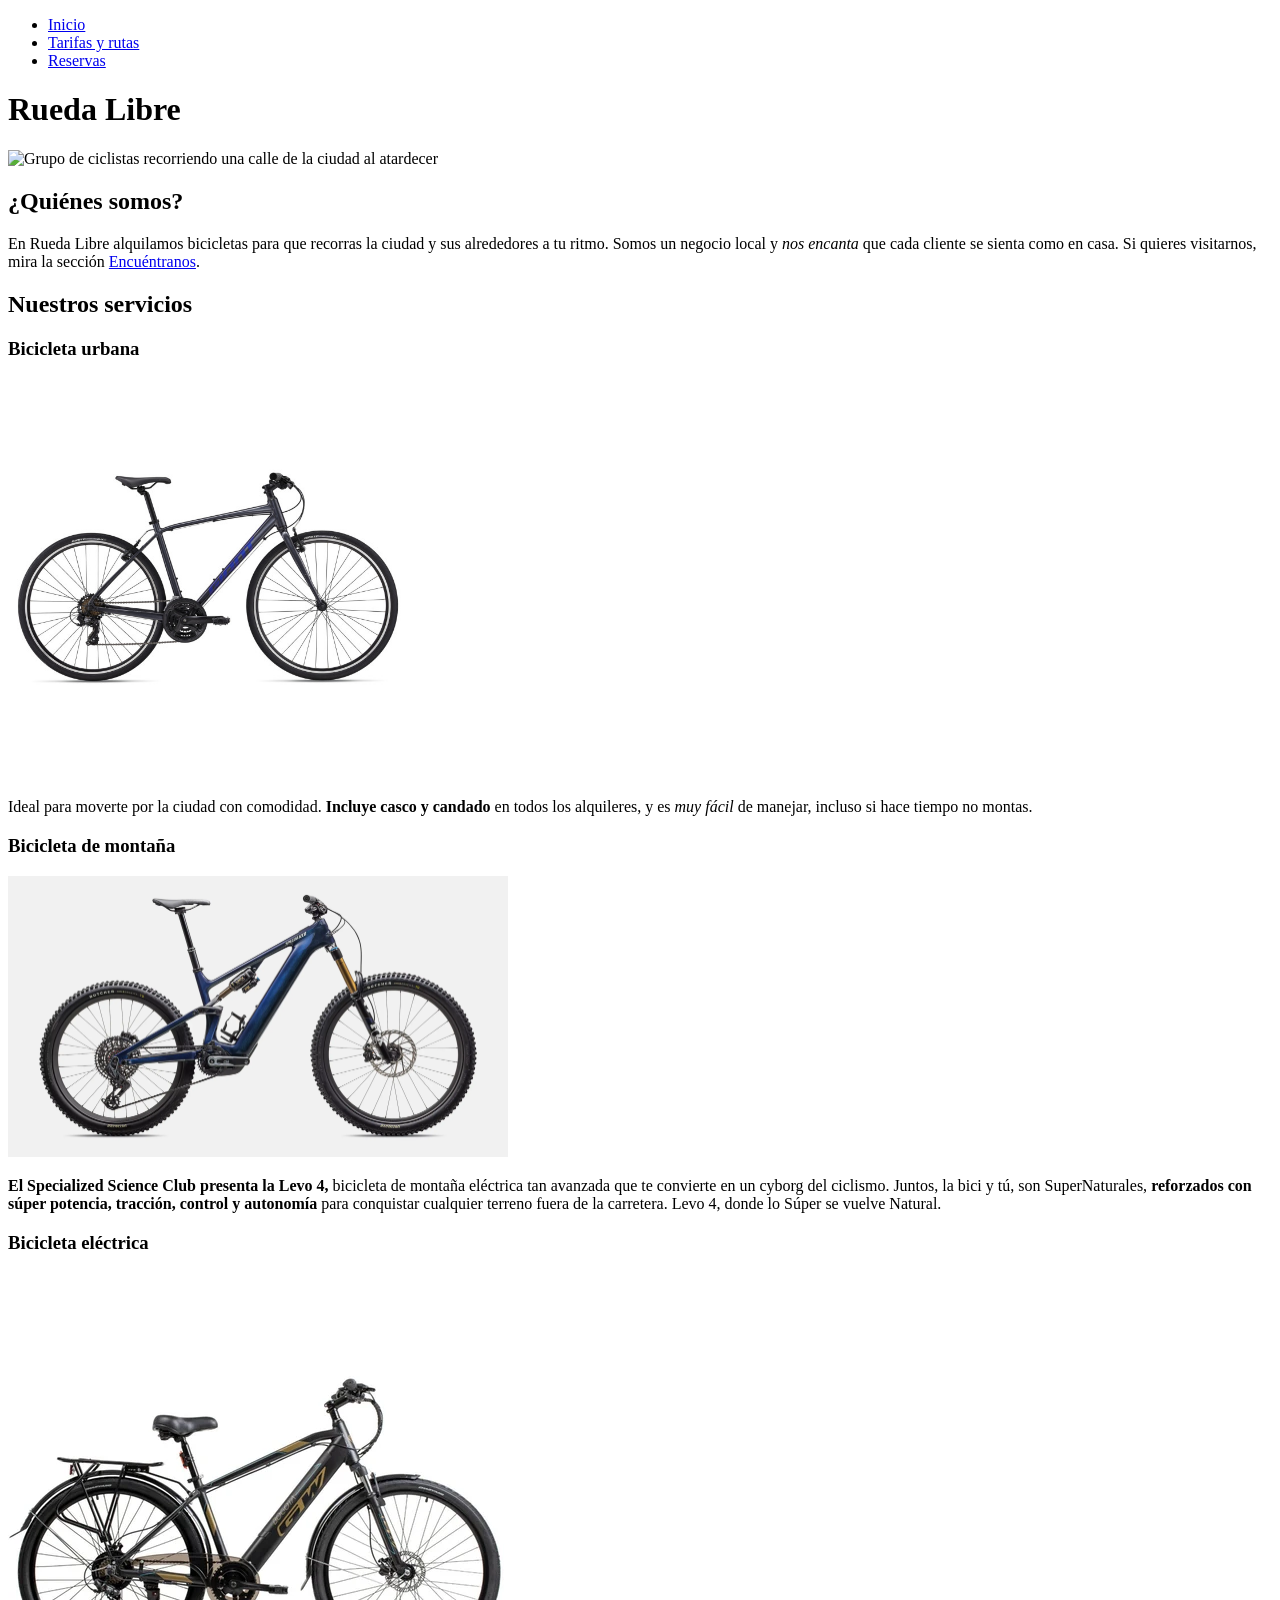
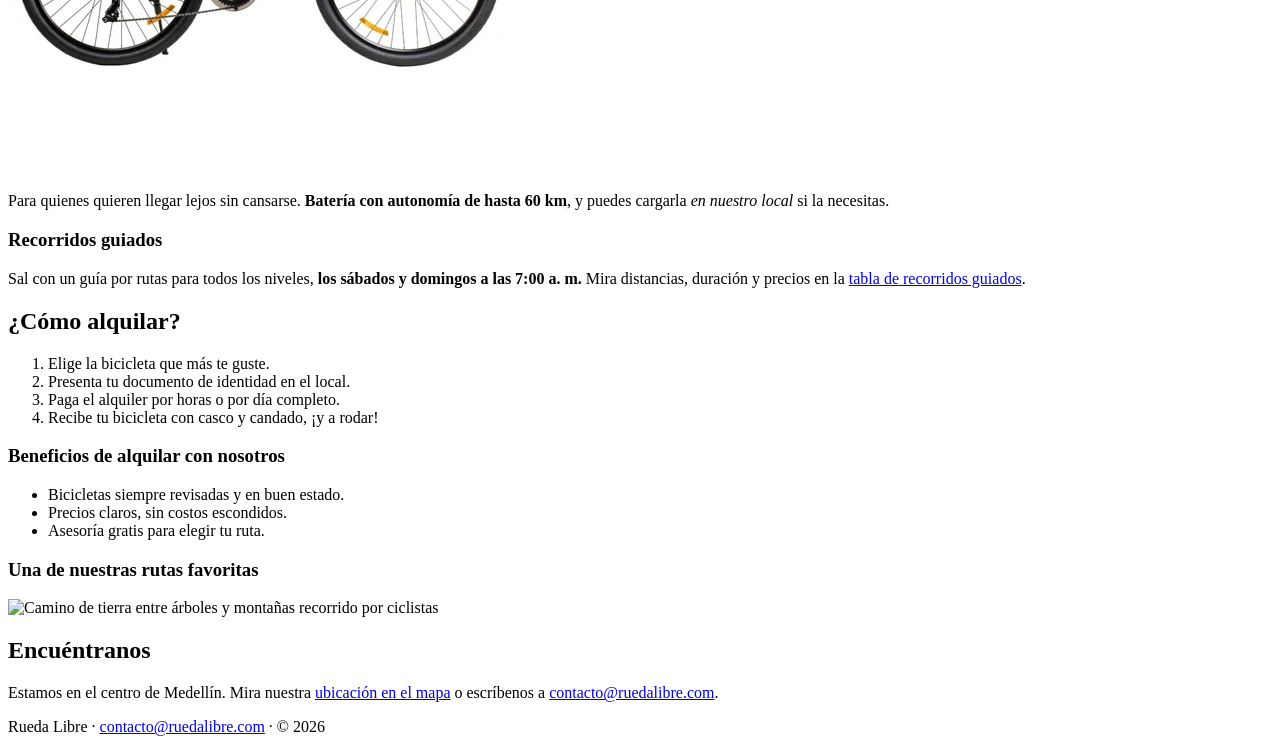
==== index.html @ ddb77074 "feat: se añade información basica en pagina de reservas" ====
<!DOCTYPE html>
<html lang="es">

<head>
    <meta charset="UTF-8">
    <meta name="viewport" content="width=device-width, initial-scale=1.0">
    <title>Rueda Libre | Alquiler de bicicletas</title>
</head>

<body>
    <nav>
        <ul>
            <li><a href="index.html">Inicio</a></li>
            <li><a href="paginas/tarifas.html">Tarifas y rutas</a></li>
            <li><a href="paginas/reservas.html">Reservas</a></li>
        </ul>
    </nav>

    <main>
        <h1>Rueda Libre</h1>
        <img src="img/portada.jpg" alt="Grupo de ciclistas recorriendo una calle de la ciudad al atardecer" width="600">

        <h2>¿Quiénes somos?</h2>
        <p>
            En Rueda Libre alquilamos bicicletas para que recorras la ciudad y sus
            alrededores a tu ritmo. Somos un negocio local y <em>nos encanta</em> que
            cada cliente se sienta como en casa. Si quieres visitarnos, mira la sección
            <a href="#encuentranos">Encuéntranos</a>.
        </p>

        <h2>Nuestros servicios</h2>

        <h3>Bicicleta urbana</h3>
        <img src="img/jnjd4psisnbukea2efwy_1.jpg" alt="Bicicleta urbana" width="400">
        <p>
            Ideal para moverte por la ciudad con comodidad. <strong>Incluye casco y candado</strong>
            en todos los alquileres, y es <em>muy fácil</em> de manejar, incluso si hace
            tiempo no montas.
        </p>

        <h3>Bicicleta de montaña</h3>
        <img src="img/95224-10_LEVO-PRO-CARBON-G4-BLUONYX-DKNVY-BLUGSTPRL_HERO-PDP.webp" alt="" width="500">
        <p>
            <strong>El Specialized Science Club presenta la Levo 4, </strong> bicicleta de montaña eléctrica tan
            avanzada
            que te convierte en un cyborg del ciclismo. Juntos, la bici y tú, son SuperNaturales, <strong>reforzados con
                súper potencia, tracción, control y autonomía</strong>
            para conquistar cualquier terreno fuera de la carretera. Levo 4, donde lo Súper se vuelve Natural.
        </p>

        <h3>Bicicleta eléctrica</h3>
        <img src="img/Myproject-1_13_500x.jpg" alt="">
        <p>
            Para quienes quieren llegar lejos sin cansarse. <strong>Batería con autonomía de hasta 60 km</strong>,
            y puedes cargarla <em>en nuestro local</em> si la necesitas.
        </p>
        <h3>Recorridos guiados</h3>
        <p>
            Sal con un guía por rutas para todos los niveles, <strong>los sábados y domingos a las 7:00 a. m.</strong>
            Mira distancias, duración y precios en la
            <a href="paginas/tarifas.html#recorridos">tabla de recorridos guiados</a>.
        </p>

        <h2>¿Cómo alquilar?</h2>
        <ol>
            <li>Elige la bicicleta que más te guste.</li>
            <li>Presenta tu documento de identidad en el local.</li>
            <li>Paga el alquiler por horas o por día completo.</li>
            <li>Recibe tu bicicleta con casco y candado, ¡y a rodar!</li>
        </ol>

        <h3>Beneficios de alquilar con nosotros</h3>
        <ul>
            <li>Bicicletas siempre revisadas y en buen estado.</li>
            <li>Precios claros, sin costos escondidos.</li>
            <li>Asesoría gratis para elegir tu ruta.</li>
        </ul>

        <h3>Una de nuestras rutas favoritas</h3>
        <img src="img/ruta.jpg" alt="Camino de tierra entre árboles y montañas recorrido por ciclistas" width="500">

        <h2 id="encuentranos">Encuéntranos</h2>
        <p>
            Estamos en el centro de Medellín. Mira nuestra
            <a href="https://www.google.com/maps/place/Riwi/@6.2192852,-75.5835383,17.75z/data=!4m15!1m8!3m7!1s0x8e4428dfb80fad05:0x42137cfcc7b53b56!2sMedell%C3%ADn,+Antioquia!3b1!8m2!3d6.2476376!4d-75.5658153!16zL20vMDF4XzZz!3m5!1s0x8e44293f0e114eef:0x99610cdd44c7c081!8m2!3d6.219101!4d-75.5836149!16s%2Fg%2F11l2x8f5ch?entry=ttu&g_ep=EgoyMDI2MTEwNC4wIKXMDSoASAFQAw%3D%3D"
                target="_blank">ubicación en el mapa</a>
            o escríbenos a
            <a href="mailto:contacto@ruedalibre.com">contacto@ruedalibre.com</a>.
        </p>
    </main>
    <footer>
        <p>Rueda Libre · <a href="contacto@ruedalibre.com">contacto@ruedalibre.com</a> · © 2026</p>
    </footer>

</body>

</html>
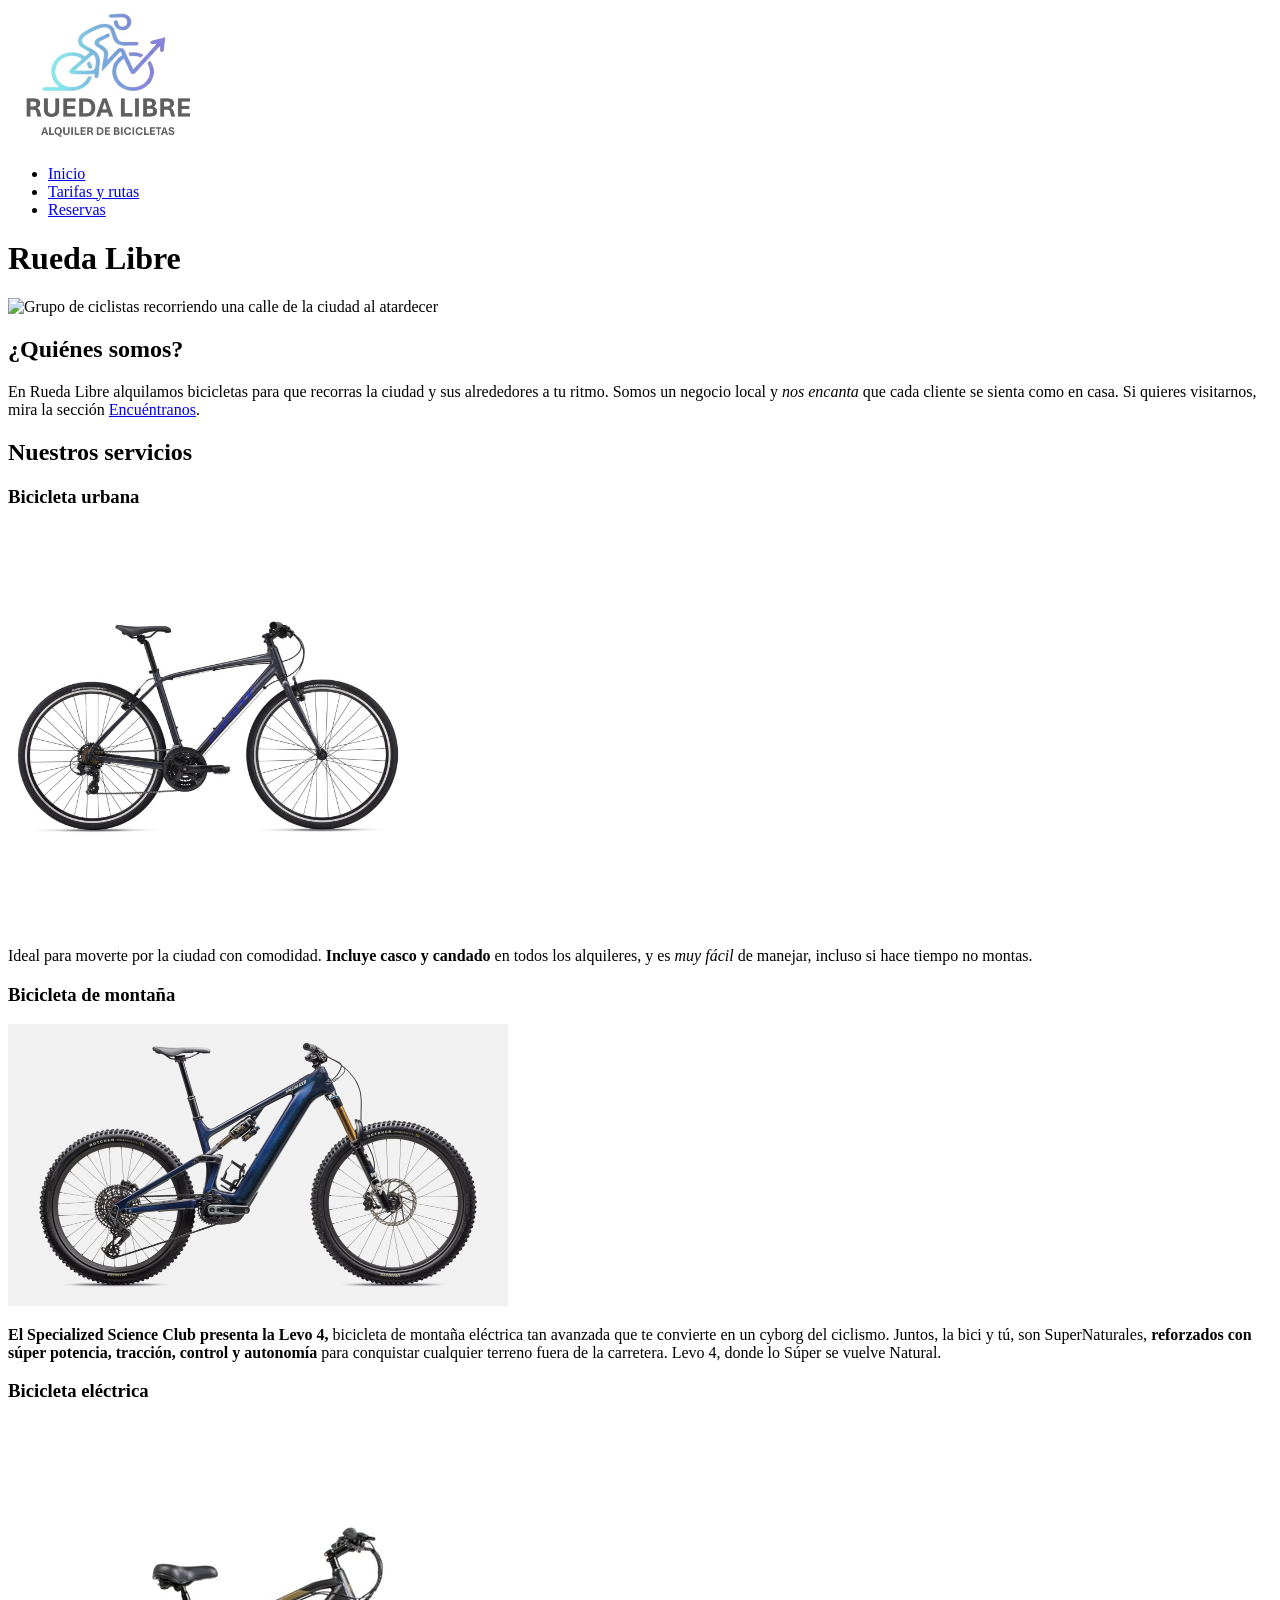
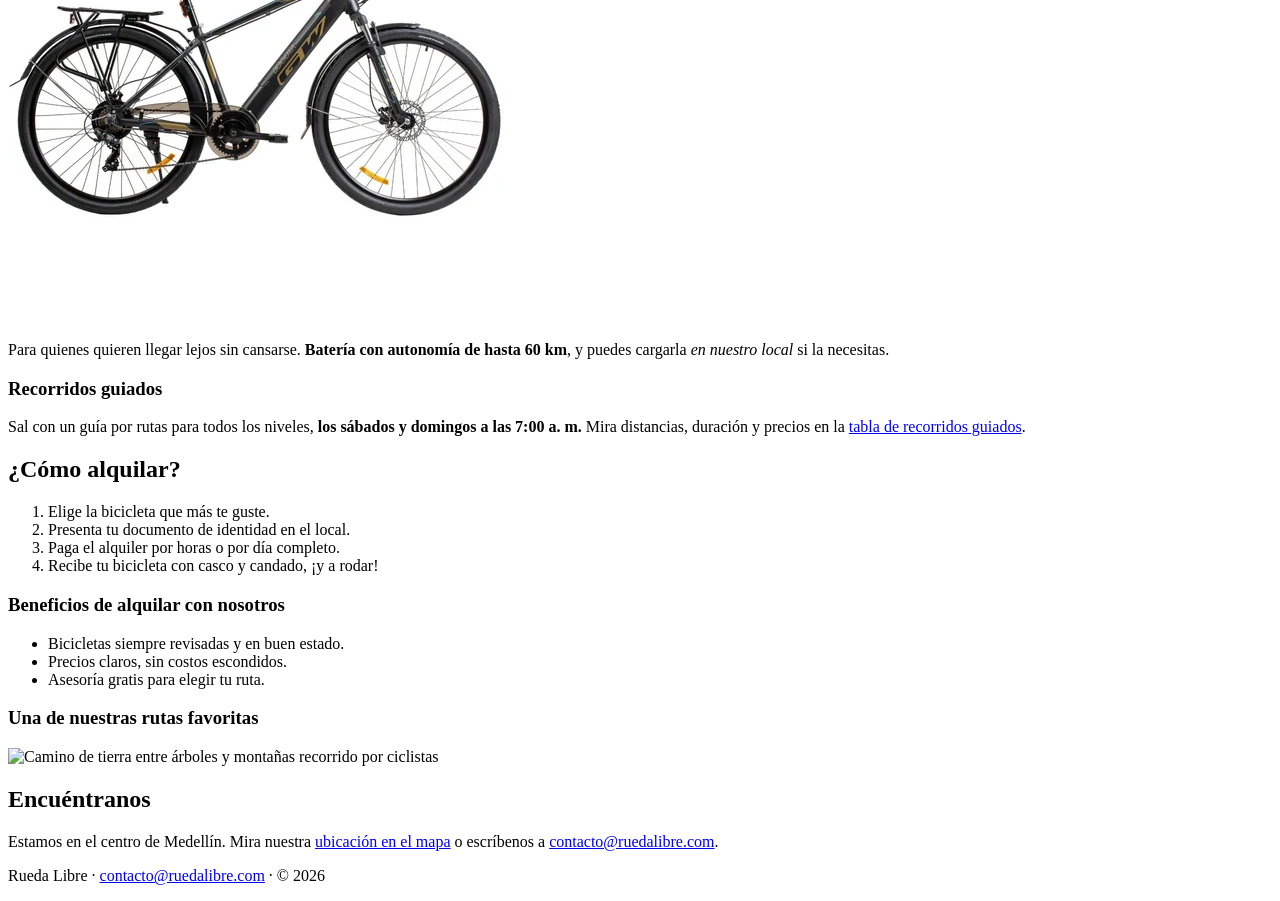
==== commit 9244de5b: "Feat: Se agrega Logotipo en el encabezado" ====
--- a/index.html
+++ b/index.html
@@ -9,6 +9,7 @@
 
 <body>
     <nav>
+        <img src="img/LOGOPRINCIPAL.png" style="width: 200px;" alt="">
         <ul>
             <li><a href="index.html">Inicio</a></li>
             <li><a href="paginas/tarifas.html">Tarifas y rutas</a></li>
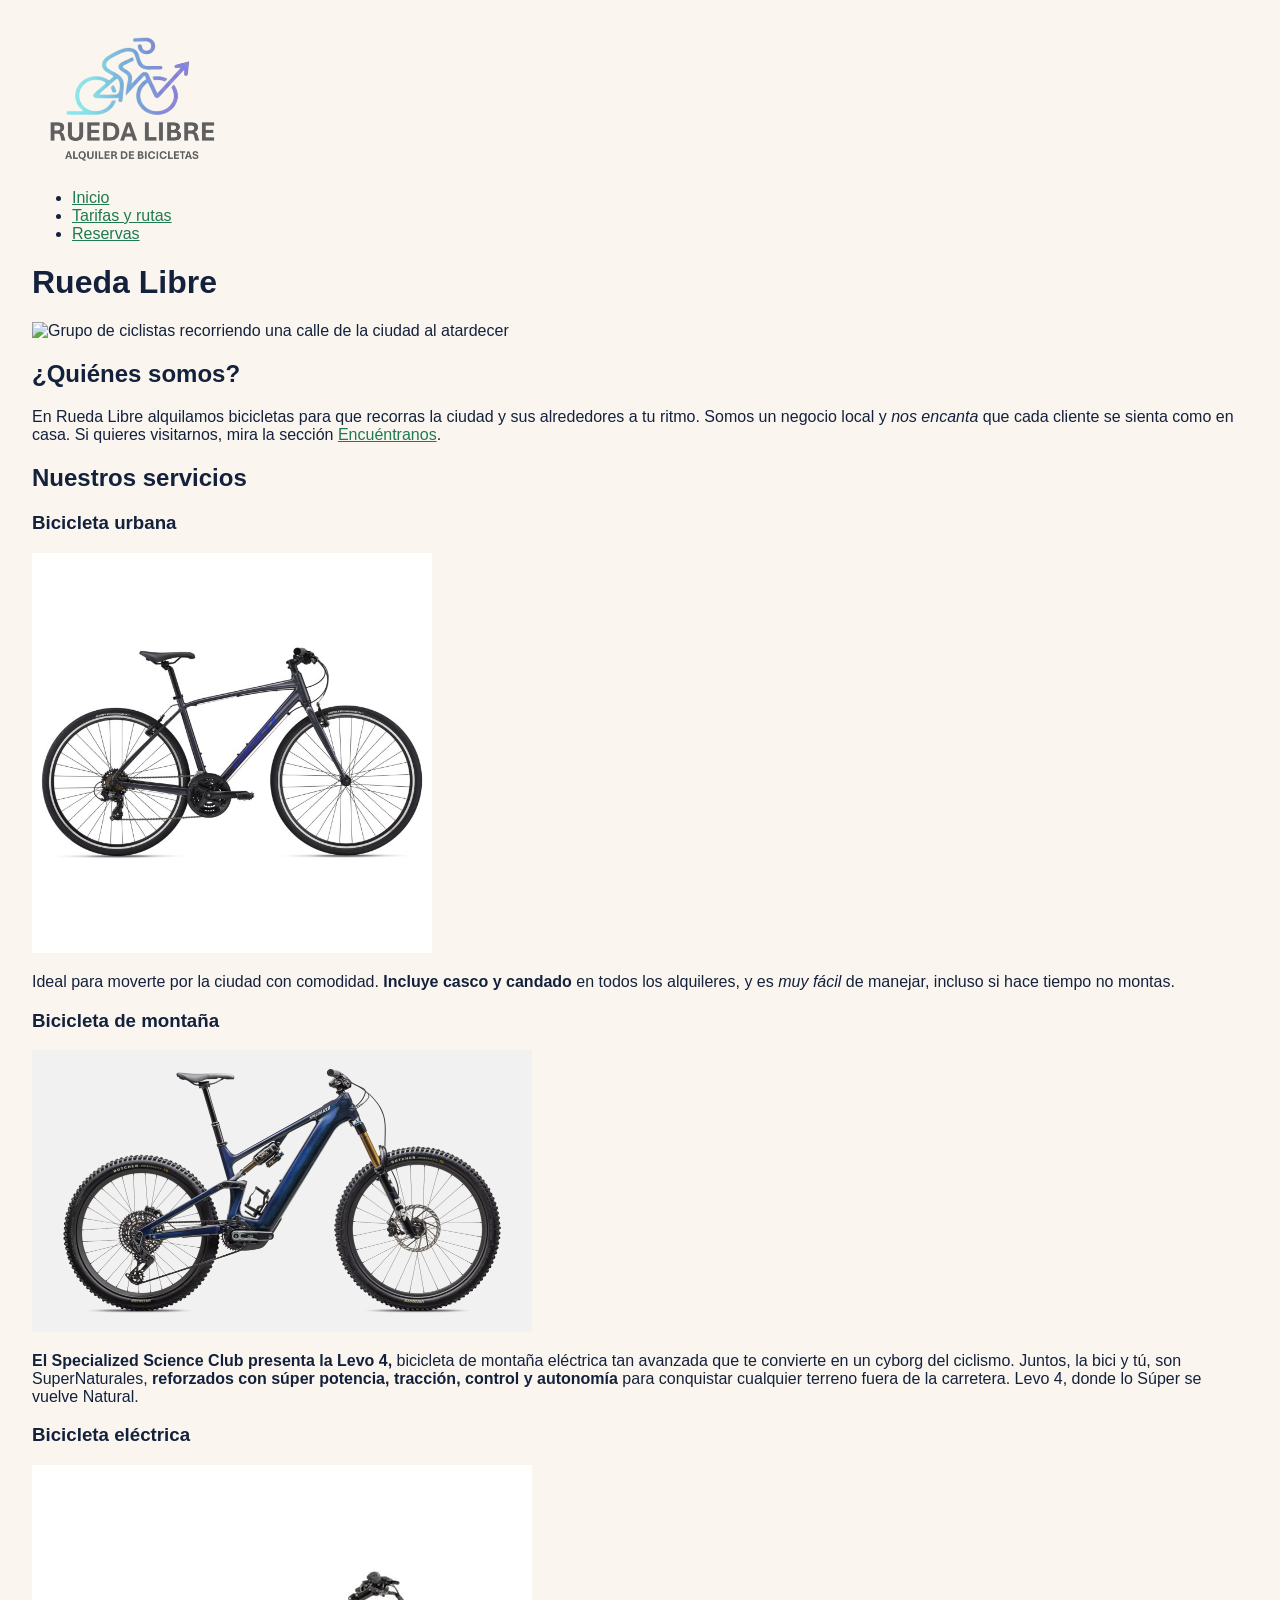
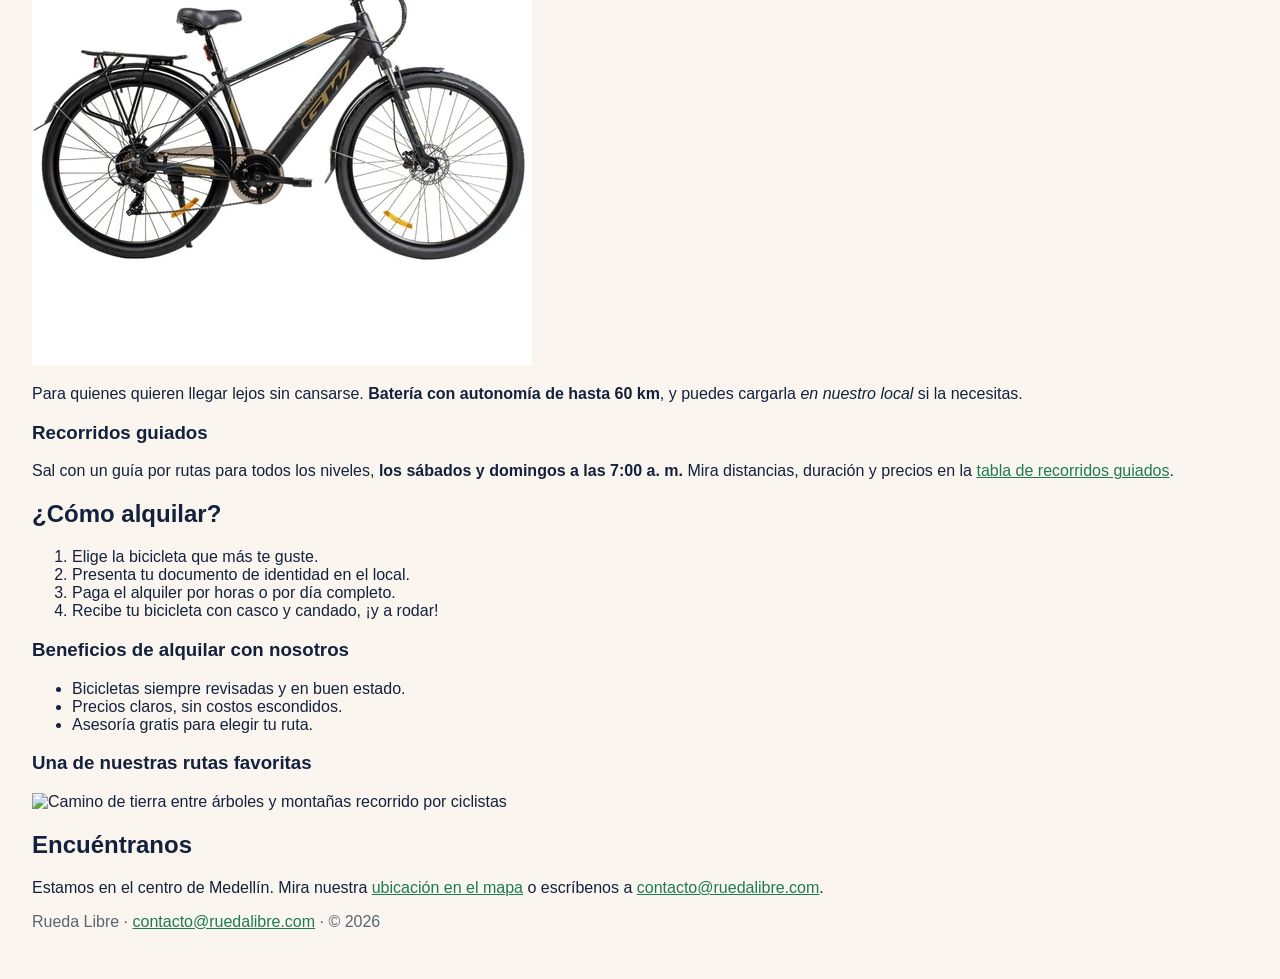
==== commit 93dd8046: "style: identidad rueda libre" ====
--- a/index.html
+++ b/index.html
@@ -4,95 +4,116 @@
 <head>
     <meta charset="UTF-8">
     <meta name="viewport" content="width=device-width, initial-scale=1.0">
+    <link rel="stylesheet" href="css/style.css">
     <title>Rueda Libre | Alquiler de bicicletas</title>
 </head>
 
 <body>
-    <nav>
-        <img src="img/LOGOPRINCIPAL.png" style="width: 200px;" alt="">
-        <ul>
-            <li><a href="index.html">Inicio</a></li>
-            <li><a href="paginas/tarifas.html">Tarifas y rutas</a></li>
-            <li><a href="paginas/reservas.html">Reservas</a></li>
-        </ul>
-    </nav>
+    <header>
+        <img src="img/LOGOPRINCIPAL.png" style="width: 200px;" alt="Rueda Libre">
+        <nav aria-label="Navegación principal">
+            <ul>
+                <li><a href="index.html">Inicio</a></li>
+                <li><a href="paginas/tarifas.html">Tarifas y rutas</a></li>
+                <li><a href="paginas/reservas.html">Reservas</a></li>
+            </ul>
+        </nav>
+    </header>
 
     <main>
         <h1>Rueda Libre</h1>
         <img src="img/portada.jpg" alt="Grupo de ciclistas recorriendo una calle de la ciudad al atardecer" width="600">
 
-        <h2>¿Quiénes somos?</h2>
-        <p>
-            En Rueda Libre alquilamos bicicletas para que recorras la ciudad y sus
-            alrededores a tu ritmo. Somos un negocio local y <em>nos encanta</em> que
-            cada cliente se sienta como en casa. Si quieres visitarnos, mira la sección
-            <a href="#encuentranos">Encuéntranos</a>.
-        </p>
+        <section>
+            <h2>¿Quiénes somos?</h2>
+            <p>
+                En Rueda Libre alquilamos bicicletas para que recorras la ciudad y sus
+                alrededores a tu ritmo. Somos un negocio local y <em>nos encanta</em> que
+                cada cliente se sienta como en casa. Si quieres visitarnos, mira la sección
+                <a href="#encuentranos">Encuéntranos</a>.
+            </p>
+        </section>
 
-        <h2>Nuestros servicios</h2>
+        <section>
+            <h2>Nuestros servicios</h2>
 
-        <h3>Bicicleta urbana</h3>
-        <img src="img/jnjd4psisnbukea2efwy_1.jpg" alt="Bicicleta urbana" width="400">
-        <p>
-            Ideal para moverte por la ciudad con comodidad. <strong>Incluye casco y candado</strong>
-            en todos los alquileres, y es <em>muy fácil</em> de manejar, incluso si hace
-            tiempo no montas.
-        </p>
+            <article>
+                <h3>Bicicleta urbana</h3>
+                <img src="img/jnjd4psisnbukea2efwy_1.jpg" alt="Bicicleta urbana" width="400">
+                <p>
+                    Ideal para moverte por la ciudad con comodidad. <strong>Incluye casco y candado</strong>
+                    en todos los alquileres, y es <em>muy fácil</em> de manejar, incluso si hace
+                    tiempo no montas.
+                </p>
+            </article>
 
-        <h3>Bicicleta de montaña</h3>
-        <img src="img/95224-10_LEVO-PRO-CARBON-G4-BLUONYX-DKNVY-BLUGSTPRL_HERO-PDP.webp" alt="" width="500">
-        <p>
-            <strong>El Specialized Science Club presenta la Levo 4, </strong> bicicleta de montaña eléctrica tan
-            avanzada
-            que te convierte en un cyborg del ciclismo. Juntos, la bici y tú, son SuperNaturales, <strong>reforzados con
-                súper potencia, tracción, control y autonomía</strong>
-            para conquistar cualquier terreno fuera de la carretera. Levo 4, donde lo Súper se vuelve Natural.
-        </p>
+            <article>
+                <h3>Bicicleta de montaña</h3>
+                <img src="img/95224-10_LEVO-PRO-CARBON-G4-BLUONYX-DKNVY-BLUGSTPRL_HERO-PDP.webp" alt="" width="500">
+                <p>
+                    <strong>El Specialized Science Club presenta la Levo 4, </strong> bicicleta de montaña eléctrica tan
+                    avanzada
+                    que te convierte en un cyborg del ciclismo. Juntos, la bici y tú, son SuperNaturales, <strong>reforzados con
+                        súper potencia, tracción, control y autonomía</strong>
+                    para conquistar cualquier terreno fuera de la carretera. Levo 4, donde lo Súper se vuelve Natural.
+                </p>
+            </article>
 
-        <h3>Bicicleta eléctrica</h3>
-        <img src="img/Myproject-1_13_500x.jpg" alt="">
-        <p>
-            Para quienes quieren llegar lejos sin cansarse. <strong>Batería con autonomía de hasta 60 km</strong>,
-            y puedes cargarla <em>en nuestro local</em> si la necesitas.
-        </p>
-        <h3>Recorridos guiados</h3>
-        <p>
-            Sal con un guía por rutas para todos los niveles, <strong>los sábados y domingos a las 7:00 a. m.</strong>
-            Mira distancias, duración y precios en la
-            <a href="paginas/tarifas.html#recorridos">tabla de recorridos guiados</a>.
-        </p>
+            <article>
+                <h3>Bicicleta eléctrica</h3>
+                <img src="img/Myproject-1_13_500x.jpg" alt="">
+                <p>
+                    Para quienes quieren llegar lejos sin cansarse. <strong>Batería con autonomía de hasta 60 km</strong>,
+                    y puedes cargarla <em>en nuestro local</em> si la necesitas.
+                </p>
+            </article>
 
-        <h2>¿Cómo alquilar?</h2>
-        <ol>
-            <li>Elige la bicicleta que más te guste.</li>
-            <li>Presenta tu documento de identidad en el local.</li>
-            <li>Paga el alquiler por horas o por día completo.</li>
-            <li>Recibe tu bicicleta con casco y candado, ¡y a rodar!</li>
-        </ol>
+            <article>
+                <h3>Recorridos guiados</h3>
+                <p>
+                    Sal con un guía por rutas para todos los niveles, <strong>los sábados y domingos a las 7:00 a. m.</strong>
+                    Mira distancias, duración y precios en la
+                    <a href="paginas/tarifas.html#recorridos">tabla de recorridos guiados</a>.
+                </p>
+            </article>
+        </section>
 
-        <h3>Beneficios de alquilar con nosotros</h3>
-        <ul>
-            <li>Bicicletas siempre revisadas y en buen estado.</li>
-            <li>Precios claros, sin costos escondidos.</li>
-            <li>Asesoría gratis para elegir tu ruta.</li>
-        </ul>
+        <section>
+            <h2>¿Cómo alquilar?</h2>
+            <ol>
+                <li>Elige la bicicleta que más te guste.</li>
+                <li>Presenta tu documento de identidad en el local.</li>
+                <li>Paga el alquiler por horas o por día completo.</li>
+                <li>Recibe tu bicicleta con casco y candado, ¡y a rodar!</li>
+            </ol>
+        </section>
 
-        <h3>Una de nuestras rutas favoritas</h3>
-        <img src="img/ruta.jpg" alt="Camino de tierra entre árboles y montañas recorrido por ciclistas" width="500">
+        <aside>
+            <h3>Beneficios de alquilar con nosotros</h3>
+            <ul>
+                <li>Bicicletas siempre revisadas y en buen estado.</li>
+                <li>Precios claros, sin costos escondidos.</li>
+                <li>Asesoría gratis para elegir tu ruta.</li>
+            </ul>
 
-        <h2 id="encuentranos">Encuéntranos</h2>
-        <p>
-            Estamos en el centro de Medellín. Mira nuestra
-            <a href="https://www.google.com/maps/place/Riwi/@6.2192852,-75.5835383,17.75z/data=!4m15!1m8!3m7!1s0x8e4428dfb80fad05:0x42137cfcc7b53b56!2sMedell%C3%ADn,+Antioquia!3b1!8m2!3d6.2476376!4d-75.5658153!16zL20vMDF4XzZz!3m5!1s0x8e44293f0e114eef:0x99610cdd44c7c081!8m2!3d6.219101!4d-75.5836149!16s%2Fg%2F11l2x8f5ch?entry=ttu&g_ep=EgoyMDI2MTEwNC4wIKXMDSoASAFQAw%3D%3D"
-                target="_blank">ubicación en el mapa</a>
-            o escríbenos a
-            <a href="mailto:contacto@ruedalibre.com">contacto@ruedalibre.com</a>.
-        </p>
+            <h3>Una de nuestras rutas favoritas</h3>
+            <img src="img/ruta.jpg" alt="Camino de tierra entre árboles y montañas recorrido por ciclistas" width="500">
+        </aside>
+
+        <section>
+            <h2 id="encuentranos">Encuéntranos</h2>
+            <p>
+                Estamos en el centro de Medellín. Mira nuestra
+                <a href="https://www.google.com/maps/place/Riwi/@6.2192852,-75.5835383,17.75z/data=!4m15!1m8!3m7!1s0x8e4428dfb80fad05:0x42137cfcc7b53b56!2sMedell%C3%ADn,+Antioquia!3b1!8m2!3d6.2476376!4d-75.5658153!16zL20vMDF4XzZz!3m5!1s0x8e44293f0e114eef:0x99610cdd44c7c081!8m2!3d6.219101!4d-75.5836149!16s%2Fg%2F11l2x8f5ch?entry=ttu&g_ep=EgoyMDI2MTEwNC4wIKXMDSoASAFQAw%3D%3D"
+                    target="_blank">ubicación en el mapa</a>
+                o escríbenos a
+                <a href="contacto@ruedalibre.com">contacto@ruedalibre.com</a>.
+            </p>
+        </section>
     </main>
+
     <footer>
         <p>Rueda Libre · <a href="contacto@ruedalibre.com">contacto@ruedalibre.com</a> · © 2026</p>
     </footer>
 
-</body>
-
-</html>+</body>
--- a/css/style.css
+++ b/css/style.css
@@ -0,0 +1,59 @@
+/* Rueda Libre – hoja de estilos principal */
+
+:root {
+  /* Colores de marca */
+  --color-verde-ruta: #1E7A4F;
+  --color-naranja-pedal: #F39A2B;
+  --color-azul-noche: #14213D;
+  --color-crema: #FAF6EF;
+  --color-gris-asfalto: #5B6470;
+
+  /* Tipografías (con respaldo) */
+  --fuente-titulos: "Montserrat", Arial, sans-serif;
+  --fuente-texto: "Open Sans", Arial, sans-serif;
+
+  /* Escala de espaciado */
+  --espacio-1: 0.5rem;
+  --espacio-2: 1rem;
+  --espacio-3: 1.5rem;
+  --espacio-4: 2.5rem;
+}
+
+/* El cuerpo define fuente, color y fondo; el resto lo hereda */
+body {
+  font-family: var(--fuente-texto);
+  font-weight: 400;
+  color: var(--color-azul-noche);
+  background-color: var(--color-crema);
+  padding: var(--espacio-3);
+}
+
+/* Todos los encabezados con un solo selector agrupado */
+h1, h2, h3, h4, h5, h6 {
+  font-family: var(--fuente-titulos);
+  font-weight: 700;
+}
+
+strong {
+  font-weight: 600;
+}
+
+/* Enlaces: Verde Ruta sobre Crema (4.93:1), siempre subrayados */
+a {
+  color: var(--color-verde-ruta);
+  text-decoration: underline;
+}
+
+/* Texto secundario: Gris Asfalto sobre Crema (5.57:1) */
+small,
+footer {
+  color: var(--color-gris-asfalto);
+}
+
+/* Los controles del formulario no heredan la fuente por defecto */
+button,
+input,
+select,
+textarea {
+  font: inherit;
+}
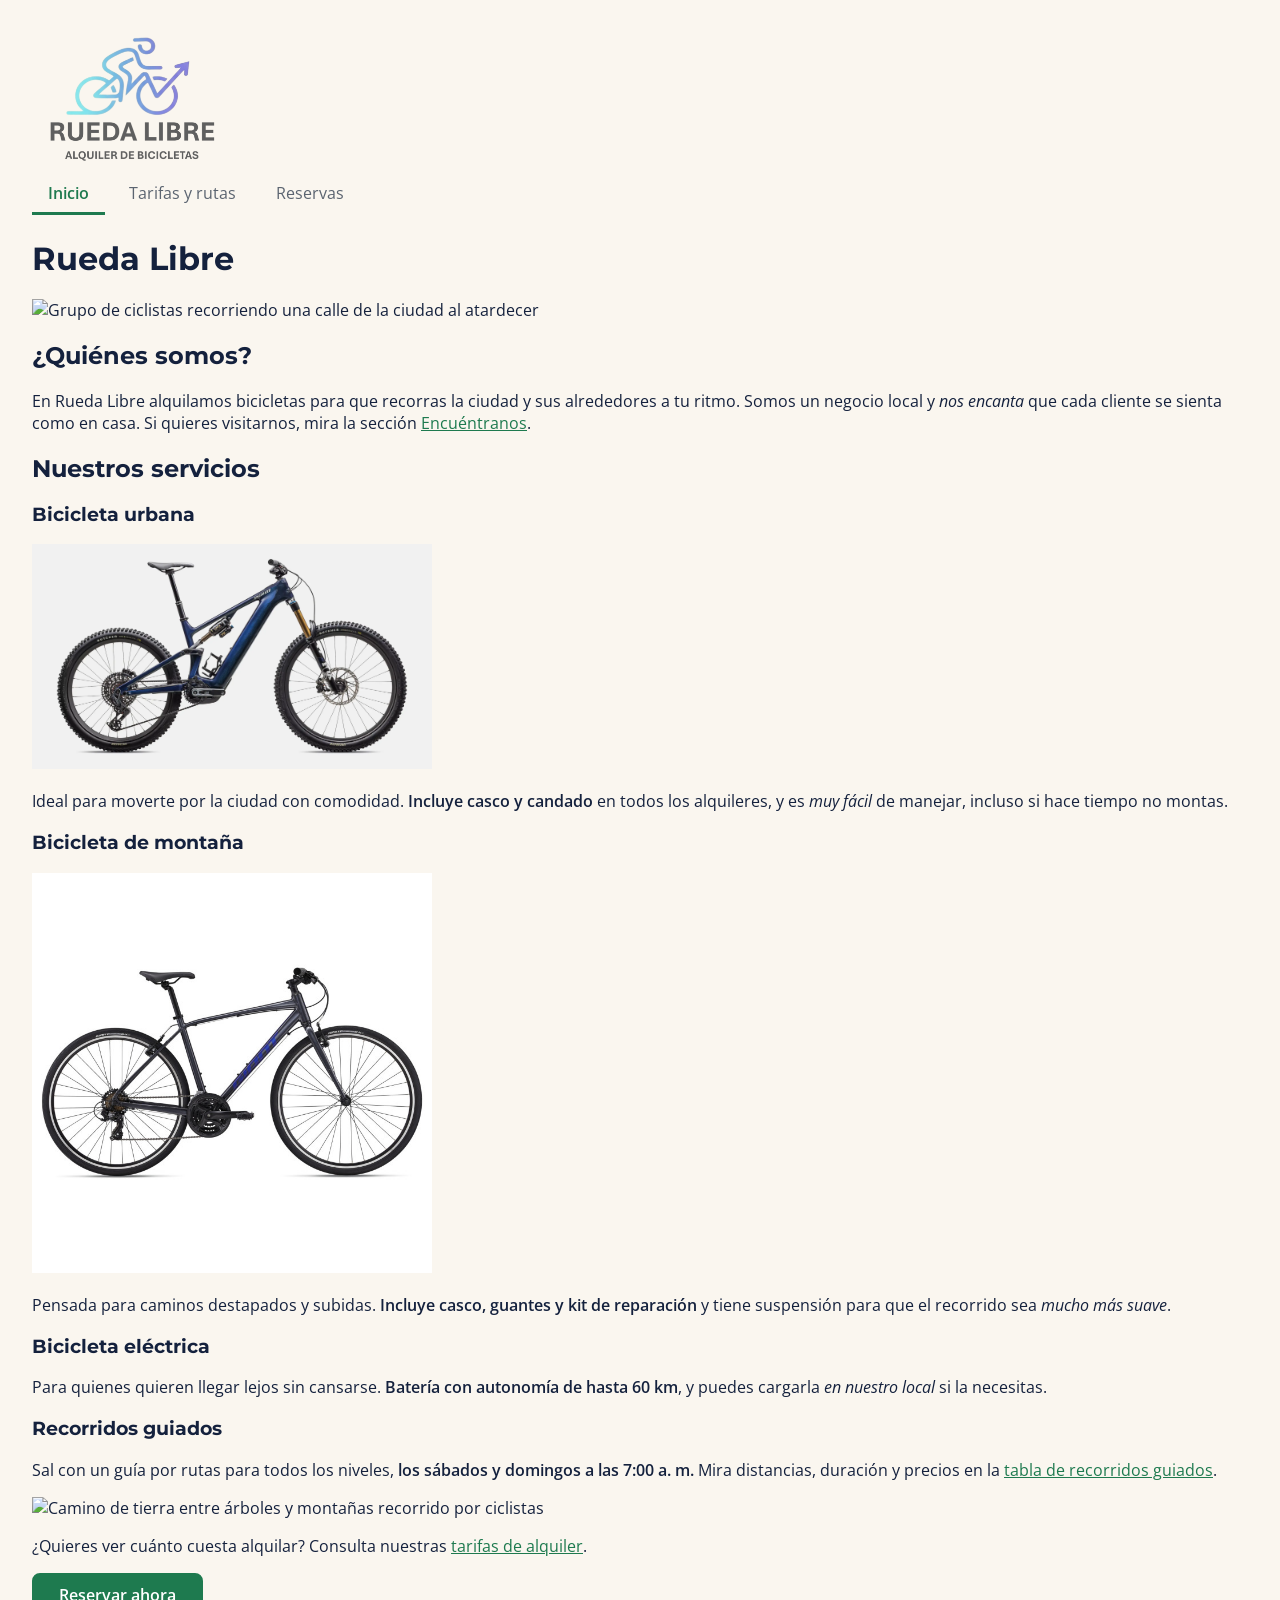
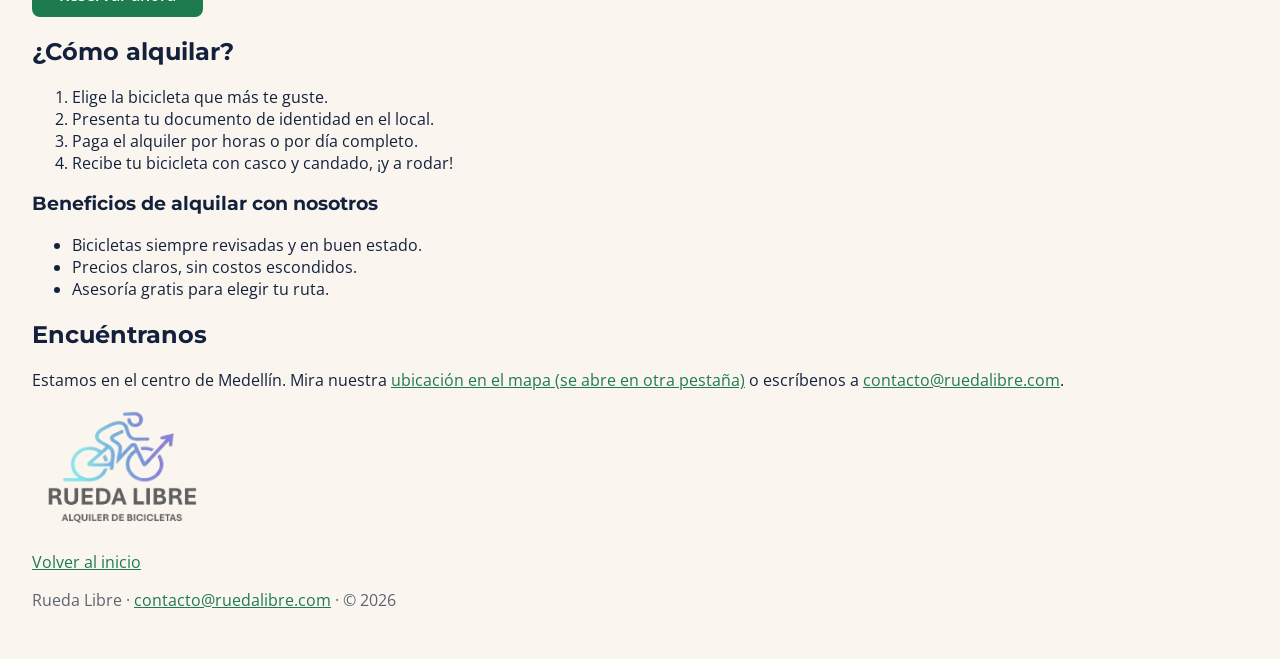
==== commit 5e10b94c: "feat: navegacion con estados y sin conflictos" ====
--- a/index.html
+++ b/index.html
@@ -4,116 +4,110 @@
 <head>
     <meta charset="UTF-8">
     <meta name="viewport" content="width=device-width, initial-scale=1.0">
-    <link rel="stylesheet" href="css/style.css">
     <title>Rueda Libre | Alquiler de bicicletas</title>
+    <link rel="preconnect" href="https://fonts.googleapis.com">
+    <link rel="preconnect" href="https://fonts.gstatic.com" crossorigin>
+    <link href="https://fonts.googleapis.com/css2?family=Montserrat:wght@700&family=Open+Sans:wght@400;600&display=swap"
+        rel="stylesheet">
+    <link rel="stylesheet" href="style/style.css">
 </head>
 
 <body>
-    <header>
-        <img src="img/LOGOPRINCIPAL.png" style="width: 200px;" alt="Rueda Libre">
-        <nav aria-label="Navegación principal">
-            <ul>
-                <li><a href="index.html">Inicio</a></li>
-                <li><a href="paginas/tarifas.html">Tarifas y rutas</a></li>
-                <li><a href="paginas/reservas.html">Reservas</a></li>
-            </ul>
-        </nav>
-    </header>
+<a href="index.html" aria-label="Rueda Libre, ir al inicio">
+            <img src="img/LOGOPRINCIPAL.png" style= "width: 200px;" alt="logo Rueda Libre">
+        </a>
 
-    <main>
+    <nav aria-label="Menú principal">
+        <ul id="menu">
+            <li><a href="index.html" class="activo" aria-current="page">Inicio</a></li>
+            <li><a href="paginas/tarifas.html">Tarifas y rutas</a></li>
+            <li><a href="paginas/reservas.html">Reservas</a></li>
+        </ul>
+    </nav>
+
+    <main id="contenido">
+
         <h1>Rueda Libre</h1>
         <img src="img/portada.jpg" alt="Grupo de ciclistas recorriendo una calle de la ciudad al atardecer" width="600">
 
-        <section>
-            <h2>¿Quiénes somos?</h2>
-            <p>
-                En Rueda Libre alquilamos bicicletas para que recorras la ciudad y sus
-                alrededores a tu ritmo. Somos un negocio local y <em>nos encanta</em> que
-                cada cliente se sienta como en casa. Si quieres visitarnos, mira la sección
-                <a href="#encuentranos">Encuéntranos</a>.
-            </p>
-        </section>
+        <h2>¿Quiénes somos?</h2>
+        <p>
+            En Rueda Libre alquilamos bicicletas para que recorras la ciudad y sus
+            alrededores a tu ritmo. Somos un negocio local y <em>nos encanta</em> que
+            cada cliente se sienta como en casa. Si quieres visitarnos, mira la sección
+            <a href="#encuentranos">Encuéntranos</a>.
+        </p>
 
-        <section>
-            <h2>Nuestros servicios</h2>
+        <h2>Nuestros servicios</h2>
 
-            <article>
-                <h3>Bicicleta urbana</h3>
-                <img src="img/jnjd4psisnbukea2efwy_1.jpg" alt="Bicicleta urbana" width="400">
-                <p>
-                    Ideal para moverte por la ciudad con comodidad. <strong>Incluye casco y candado</strong>
-                    en todos los alquileres, y es <em>muy fácil</em> de manejar, incluso si hace
-                    tiempo no montas.
-                </p>
-            </article>
+        <h3>Bicicleta urbana</h3>
+        <img src="img/95224-10_LEVO-PRO-CARBON-G4-BLUONYX-DKNVY-BLUGSTPRL_HERO-PDP.webp" alt="Bicicleta urbana" width="400">
+        <p>
+            Ideal para moverte por la ciudad con comodidad. <strong>Incluye casco y candado</strong>
+            en todos los alquileres, y es <em>muy fácil</em> de manejar, incluso si hace
+            tiempo no montas.
+        </p>
 
-            <article>
-                <h3>Bicicleta de montaña</h3>
-                <img src="img/95224-10_LEVO-PRO-CARBON-G4-BLUONYX-DKNVY-BLUGSTPRL_HERO-PDP.webp" alt="" width="500">
-                <p>
-                    <strong>El Specialized Science Club presenta la Levo 4, </strong> bicicleta de montaña eléctrica tan
-                    avanzada
-                    que te convierte en un cyborg del ciclismo. Juntos, la bici y tú, son SuperNaturales, <strong>reforzados con
-                        súper potencia, tracción, control y autonomía</strong>
-                    para conquistar cualquier terreno fuera de la carretera. Levo 4, donde lo Súper se vuelve Natural.
-                </p>
-            </article>
+        <h3>Bicicleta de montaña</h3>
+        <img src="img/jnjd4psisnbukea2efwy_1.jpg" alt="Bicicleta de montaña" width="400">
+        <p>
+            Pensada para caminos destapados y subidas. <strong>Incluye casco, guantes y kit de reparación</strong>
+            y tiene suspensión para que el recorrido sea <em>mucho más suave</em>.
+        </p>
 
-            <article>
-                <h3>Bicicleta eléctrica</h3>
-                <img src="img/Myproject-1_13_500x.jpg" alt="">
-                <p>
-                    Para quienes quieren llegar lejos sin cansarse. <strong>Batería con autonomía de hasta 60 km</strong>,
-                    y puedes cargarla <em>en nuestro local</em> si la necesitas.
-                </p>
-            </article>
+        <h3>Bicicleta eléctrica</h3>
+        <p>
+            Para quienes quieren llegar lejos sin cansarse. <strong>Batería con autonomía de hasta 60 km</strong>,
+            y puedes cargarla <em>en nuestro local</em> si la necesitas.
+        </p>
 
-            <article>
-                <h3>Recorridos guiados</h3>
-                <p>
-                    Sal con un guía por rutas para todos los niveles, <strong>los sábados y domingos a las 7:00 a. m.</strong>
-                    Mira distancias, duración y precios en la
-                    <a href="paginas/tarifas.html#recorridos">tabla de recorridos guiados</a>.
-                </p>
-            </article>
-        </section>
+        <h3>Recorridos guiados</h3>
+        <p>
+            Sal con un guía por rutas para todos los niveles, <strong>los sábados y domingos a las 7:00 a. m.</strong>
+            Mira distancias, duración y precios en la
+            <a href="paginas/tarifas.html#recorridos">tabla de recorridos guiados</a>.
+        </p>
+        <img src="img/ruta.jpg" alt="Camino de tierra entre árboles y montañas recorrido por ciclistas" width="500">
 
-        <section>
-            <h2>¿Cómo alquilar?</h2>
-            <ol>
-                <li>Elige la bicicleta que más te guste.</li>
-                <li>Presenta tu documento de identidad en el local.</li>
-                <li>Paga el alquiler por horas o por día completo.</li>
-                <li>Recibe tu bicicleta con casco y candado, ¡y a rodar!</li>
-            </ol>
-        </section>
+        <p>
+            ¿Quieres ver cuánto cuesta alquilar? Consulta nuestras
+            <a href="paginas/tarifas.html">tarifas de alquiler</a>.
+        </p>
 
-        <aside>
-            <h3>Beneficios de alquilar con nosotros</h3>
-            <ul>
-                <li>Bicicletas siempre revisadas y en buen estado.</li>
-                <li>Precios claros, sin costos escondidos.</li>
-                <li>Asesoría gratis para elegir tu ruta.</li>
-            </ul>
+        <p><a href="paginas/reservas.html" class="boton">Reservar ahora</a></p>
 
-            <h3>Una de nuestras rutas favoritas</h3>
-            <img src="img/ruta.jpg" alt="Camino de tierra entre árboles y montañas recorrido por ciclistas" width="500">
-        </aside>
+        <h2>¿Cómo alquilar?</h2>
+        <ol>
+            <li>Elige la bicicleta que más te guste.</li>
+            <li>Presenta tu documento de identidad en el local.</li>
+            <li>Paga el alquiler por horas o por día completo.</li>
+            <li>Recibe tu bicicleta con casco y candado, ¡y a rodar!</li>
+        </ol>
 
-        <section>
-            <h2 id="encuentranos">Encuéntranos</h2>
-            <p>
-                Estamos en el centro de Medellín. Mira nuestra
-                <a href="https://www.google.com/maps/place/Riwi/@6.2192852,-75.5835383,17.75z/data=!4m15!1m8!3m7!1s0x8e4428dfb80fad05:0x42137cfcc7b53b56!2sMedell%C3%ADn,+Antioquia!3b1!8m2!3d6.2476376!4d-75.5658153!16zL20vMDF4XzZz!3m5!1s0x8e44293f0e114eef:0x99610cdd44c7c081!8m2!3d6.219101!4d-75.5836149!16s%2Fg%2F11l2x8f5ch?entry=ttu&g_ep=EgoyMDI2MTEwNC4wIKXMDSoASAFQAw%3D%3D"
-                    target="_blank">ubicación en el mapa</a>
-                o escríbenos a
-                <a href="contacto@ruedalibre.com">contacto@ruedalibre.com</a>.
-            </p>
-        </section>
+        <h3>Beneficios de alquilar con nosotros</h3>
+        <ul>
+            <li>Bicicletas siempre revisadas y en buen estado.</li>
+            <li>Precios claros, sin costos escondidos.</li>
+            <li>Asesoría gratis para elegir tu ruta.</li>
+        </ul>
+
+        <h2 id="encuentranos">Encuéntranos</h2>
+        <p>
+            Estamos en el centro de Medellín. Mira nuestra
+            <a href="https://www.google.com/maps/search/?api=1&query=Medellin+Antioquia" target="_blank"
+                rel="noopener noreferrer">ubicación en el mapa (se abre en otra pestaña)</a>
+            o escríbenos a
+            <a href="mailto:contacto@ruedalibre.com">contacto@ruedalibre.com</a>.
+        </p>
+
     </main>
 
-    <footer>
-        <p>Rueda Libre · <a href="contacto@ruedalibre.com">contacto@ruedalibre.com</a> · © 2026</p>
+   <footer>
+        <img src="../img/LOGOPRINCIPAL.png" style="width: 180px;">
+        <p><a href="../index.html">Volver al inicio</a></p>
+        <p>Rueda Libre · <a href="mailto:contacto@ruedalibre.com">contacto@ruedalibre.com</a> · © 2026</p>
     </footer>
 
-</body>+</body>
+
+</html>
--- a/style/style.css
+++ b/style/style.css
@@ -0,0 +1,175 @@
+/* Rueda Libre – hoja de estilos principal */
+
+:root {
+  /* Colores de marca */
+  --color-verde-ruta: #1E7A4F;
+  --color-naranja-pedal: #F39A2B;
+  --color-azul-noche: #14213D;
+  --color-crema: #FAF6EF;
+  --color-gris-asfalto: #5B6470;
+  --color-blanco: #FFFFFF; /* solo para texto sobre Verde Ruta y fondo de campos */
+
+  /* Tipografías (con respaldo) */
+  --fuente-titulos: "Montserrat", Arial, sans-serif;
+  --fuente-texto: "Open Sans", Arial, sans-serif;
+
+  /* Escala de espaciado */
+  --espacio-1: 0.5rem;
+  --espacio-2: 1rem;
+  --espacio-3: 1.5rem;
+  --espacio-4: 2.5rem;
+}
+
+/* El cuerpo define fuente, color y fondo; el resto lo hereda */
+body {
+  font-family: var(--fuente-texto);
+  font-weight: 400;
+  color: var(--color-azul-noche);
+  background-color: var(--color-crema);
+  padding: var(--espacio-3);
+}
+
+/* Todos los encabezados con un solo selector agrupado */
+h1, h2, h3, h4, h5, h6 {
+  font-family: var(--fuente-titulos);
+  font-weight: 700;
+}
+
+strong {
+  font-weight: 600;
+}
+
+/* Texto secundario: Gris Asfalto sobre Crema (5.57:1) */
+small,
+footer {
+  color: var(--color-gris-asfalto);
+}
+
+/* Los controles del formulario no heredan la fuente por defecto */
+button,
+input,
+select,
+textarea {
+  font: inherit;
+}
+
+/* ---------- Enlaces generales ---------- */
+
+/* Verde Ruta sobre Crema (4.93:1), siempre subrayados */
+a {
+  color: var(--color-verde-ruta);
+  text-decoration: underline;
+}
+
+/* Hover: Azul Noche sobre Crema (14.83:1) y subrayado más grueso */
+a:hover {
+  color: var(--color-azul-noche);
+  text-decoration-thickness: 3px;
+}
+
+/* Foco: contorno Azul Noche (14.83:1 contra el fondo Crema) */
+a:focus {
+  outline: 3px solid var(--color-azul-noche);
+  outline-offset: 2px;
+}
+
+/* ---------- Menú ---------- */
+
+#menu {
+  list-style: none;
+  display: flex;
+  flex-wrap: wrap;
+  gap: var(--espacio-1);
+  padding: 0;
+  margin: 0 0 var(--espacio-3);
+}
+
+/* Regla del compañero (con mis variables). Especificidad: (1,0,1) */
+#menu a {
+  color: var(--color-gris-asfalto); /* 5.57:1 sobre Crema */
+  display: inline-block;
+  padding: var(--espacio-1) var(--espacio-2);
+  text-decoration: none;
+  border-bottom: 3px solid transparent;
+}
+
+/* Regla del compañero, corregida.
+   Antes: ".activo" (0,1,0) perdía contra "#menu a" (1,0,1).
+   Ahora: "#menu a.activo" (1,1,1) gana, sin forzar nada. */
+#menu a.activo {
+  color: var(--color-verde-ruta); /* 4.93:1 sobre Crema */
+  font-weight: 600;
+  border-bottom-color: var(--color-verde-ruta);
+}
+
+/* Hover y foco: Azul Noche sobre Naranja Pedal (7.20:1).
+   Misma especificidad (1,1,1) que "#menu a.activo" y van después,
+   así que también se ven sobre el enlace de la página actual. */
+#menu a:hover,
+#menu a:focus {
+  background-color: var(--color-naranja-pedal);
+  color: var(--color-azul-noche);
+  border-bottom-color: var(--color-azul-noche);
+}
+
+#menu a:focus {
+  outline: 3px solid var(--color-azul-noche);
+  outline-offset: 2px;
+}
+
+/* ---------- Botón de llamada a la acción ---------- */
+
+.boton {
+  display: inline-block;
+  padding: var(--espacio-1) var(--espacio-3);
+  background-color: var(--color-verde-ruta);
+  color: var(--color-blanco); /* 5.31:1 sobre Verde Ruta */
+  border: 3px solid var(--color-verde-ruta);
+  border-radius: 0.5rem;
+  font-weight: 600;
+  text-decoration: none;
+  cursor: pointer;
+}
+
+/* Hover: fondo Azul Noche con texto blanco (15.97:1) */
+.boton:hover {
+  background-color: var(--color-azul-noche);
+  border-color: var(--color-azul-noche);
+  color: var(--color-blanco);
+}
+
+/* Foco: mismo fondo que hover + anillo exterior Azul Noche */
+.boton:focus {
+  background-color: var(--color-azul-noche);
+  border-color: var(--color-azul-noche);
+  color: var(--color-blanco);
+  outline: 3px solid var(--color-azul-noche);
+  outline-offset: 3px;
+}
+
+/* ---------- Campos del formulario ---------- */
+
+input,
+select,
+textarea {
+  background-color: var(--color-blanco);
+  color: var(--color-azul-noche); /* sobre blanco */
+  border: 2px solid var(--color-gris-asfalto);
+  border-radius: 0.25rem;
+  padding: 0.25rem var(--espacio-1);
+}
+
+input:hover,
+select:hover,
+textarea:hover {
+  border-color: var(--color-azul-noche);
+}
+
+/* Foco: el contorno se reemplaza por uno más grueso y visible */
+input:focus,
+select:focus,
+textarea:focus {
+  border-color: var(--color-azul-noche);
+  outline: 3px solid var(--color-azul-noche);
+  outline-offset: 2px;
+}
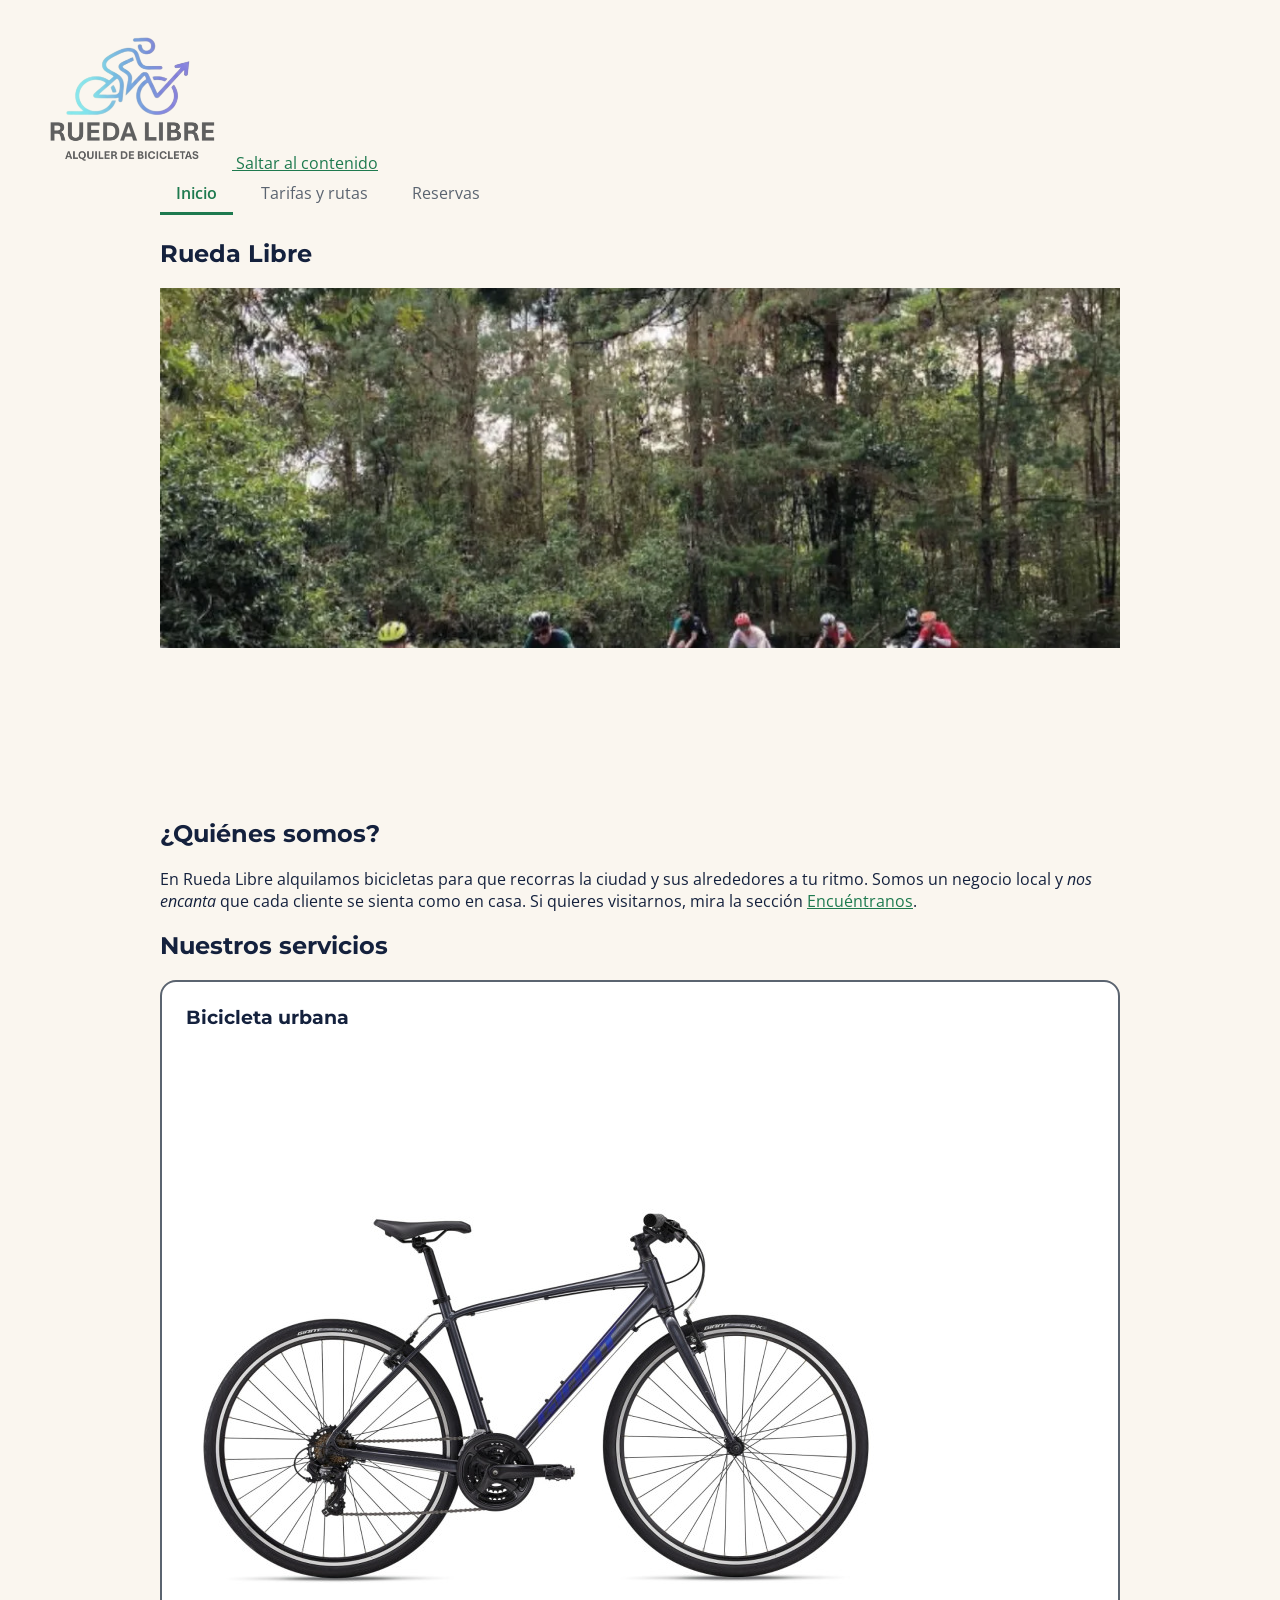
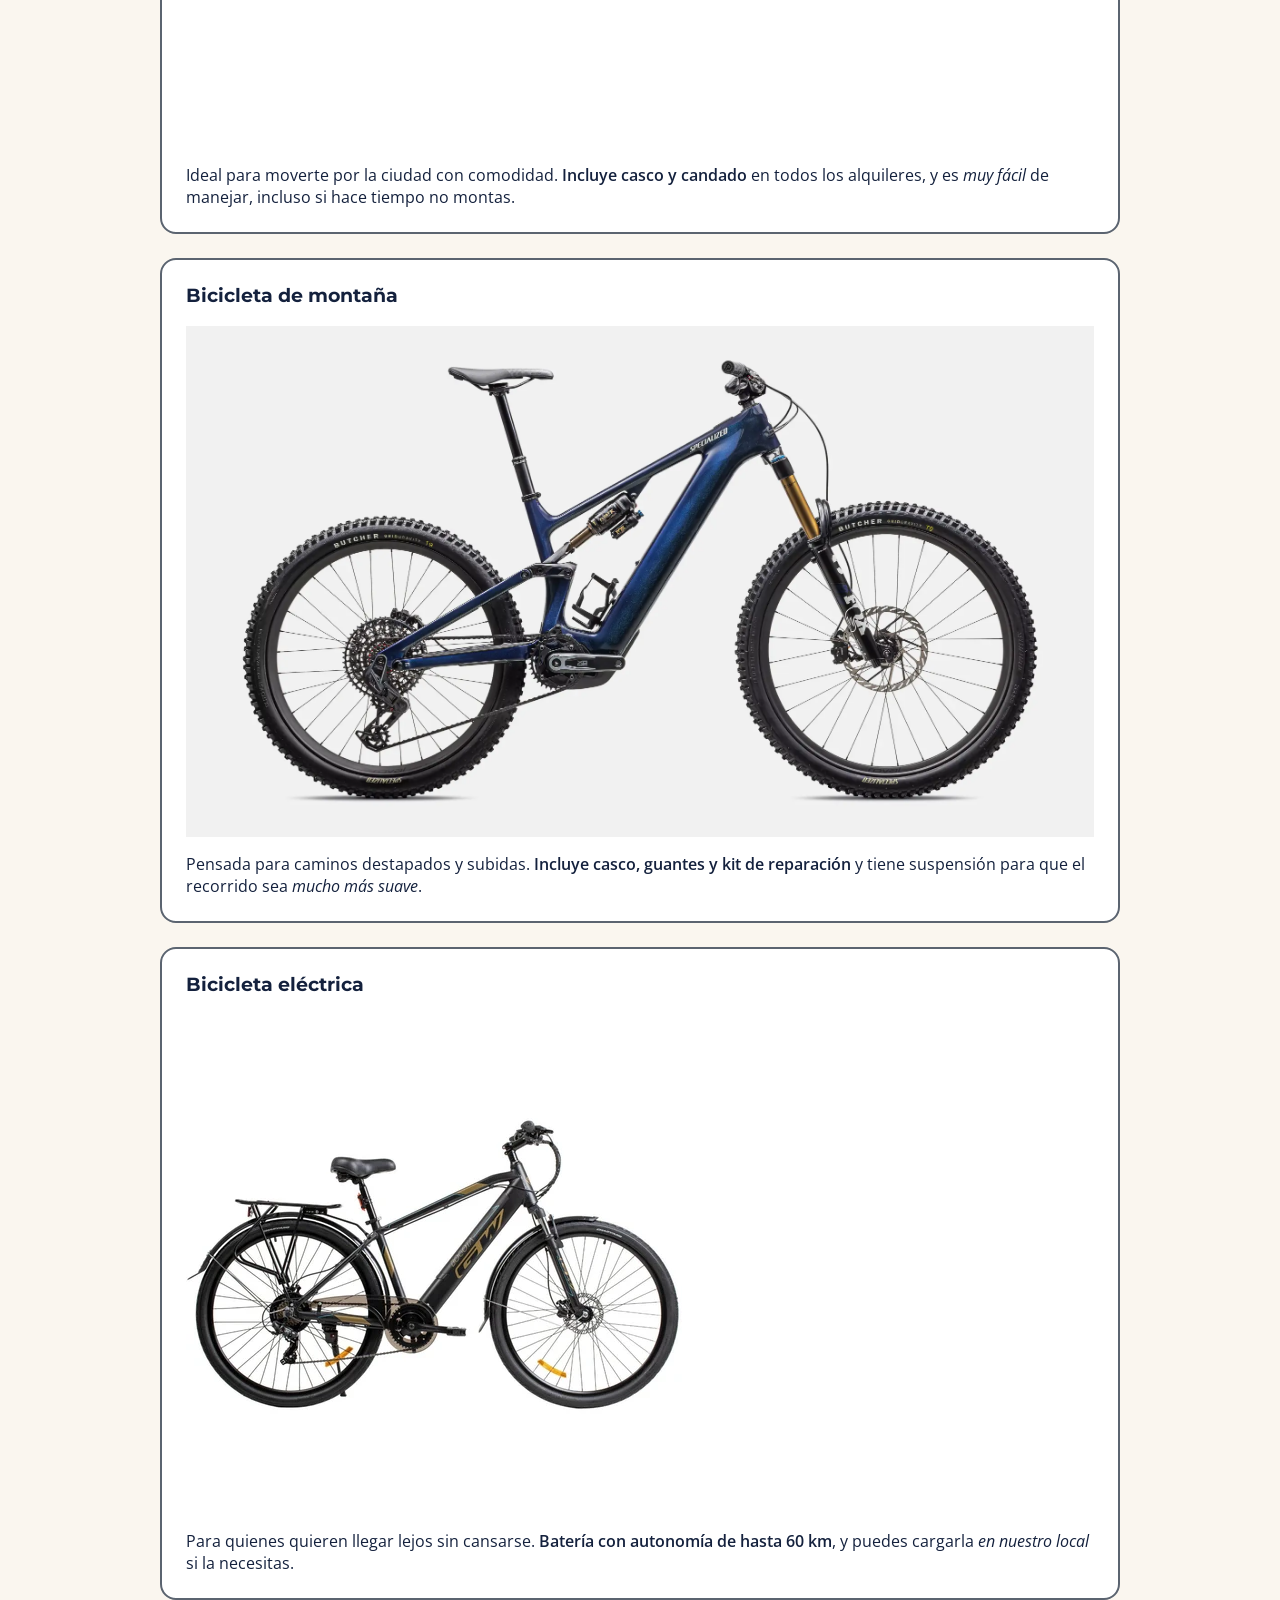
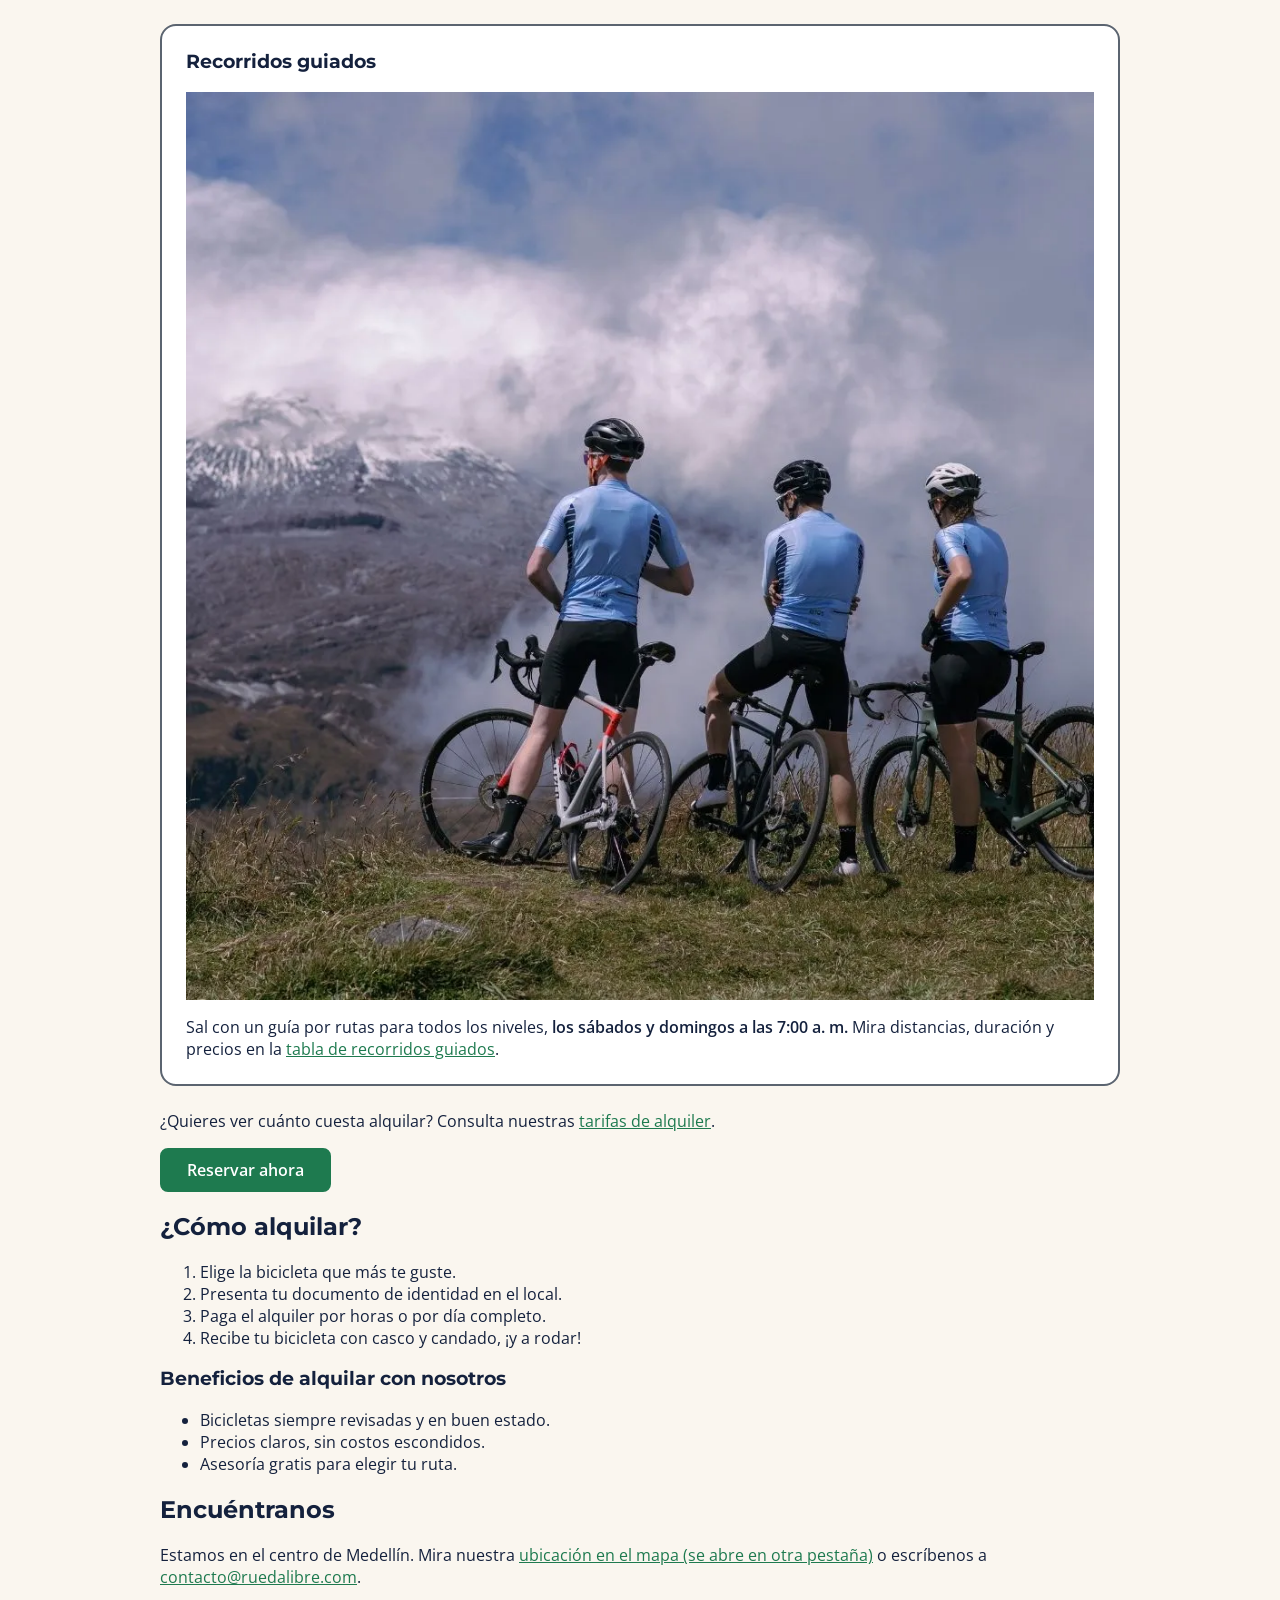
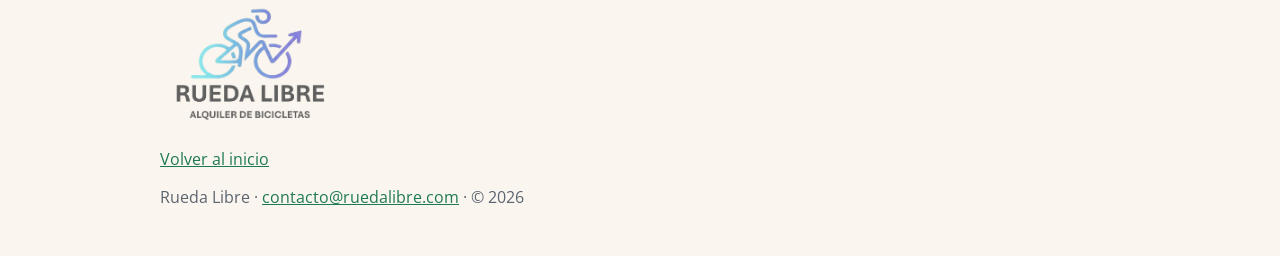
==== commit 948d0c3a: "style: modelo de caja en tarjetas, tablas y formulario" ====
--- a/index.html
+++ b/index.html
@@ -13,9 +13,10 @@
 </head>
 
 <body>
-<a href="index.html" aria-label="Rueda Libre, ir al inicio">
-            <img src="img/LOGOPRINCIPAL.png" style= "width: 200px;" alt="logo Rueda Libre">
-        </a>
+    <a href="../index.html" aria-label="Rueda Libre, ir al inicio">
+        <img src="../img/LOGOPRINCIPAL.png" style="width: 200px;" alt="logo Rueda Libre">
+    </a>
+    <a href="#contenido">Saltar al contenido</a>
 
     <nav aria-label="Menú principal">
         <ul id="menu">
@@ -27,8 +28,11 @@
 
     <main id="contenido">
 
-        <h1>Rueda Libre</h1>
-        <img src="img/portada.jpg" alt="Grupo de ciclistas recorriendo una calle de la ciudad al atardecer" width="600">
+        <section class="portada">
+            <h1>Rueda Libre</h1>
+            <img src="img/ciclistasenmontaña.jpg" alt="Grupo de ciclistas"
+                width="600">
+        </section>
 
         <h2>¿Quiénes somos?</h2>
         <p>
@@ -40,34 +44,44 @@
 
         <h2>Nuestros servicios</h2>
 
-        <h3>Bicicleta urbana</h3>
-        <img src="img/95224-10_LEVO-PRO-CARBON-G4-BLUONYX-DKNVY-BLUGSTPRL_HERO-PDP.webp" alt="Bicicleta urbana" width="400">
-        <p>
-            Ideal para moverte por la ciudad con comodidad. <strong>Incluye casco y candado</strong>
-            en todos los alquileres, y es <em>muy fácil</em> de manejar, incluso si hace
-            tiempo no montas.
-        </p>
+        <article class="tarjeta">
+            <h3>Bicicleta urbana</h3>
+            <img src="img/urbana.jpg" alt="Bicicleta urbana">
+            <p>
+                Ideal para moverte por la ciudad con comodidad. <strong>Incluye casco y candado</strong>
+                en todos los alquileres, y es <em>muy fácil</em> de manejar, incluso si hace
+                tiempo no montas.
+            </p>
+        </article>
 
-        <h3>Bicicleta de montaña</h3>
-        <img src="img/jnjd4psisnbukea2efwy_1.jpg" alt="Bicicleta de montaña" width="400">
-        <p>
-            Pensada para caminos destapados y subidas. <strong>Incluye casco, guantes y kit de reparación</strong>
-            y tiene suspensión para que el recorrido sea <em>mucho más suave</em>.
-        </p>
+        <article class="tarjeta">
+            <h3>Bicicleta de montaña</h3>
+            <img src="img/montaña.webp" alt="Bicicleta de montaña">
+            <p>
+                Pensada para caminos destapados y subidas. <strong>Incluye casco, guantes y kit de reparación</strong>
+                y tiene suspensión para que el recorrido sea <em>mucho más suave</em>.
+            </p>
+        </article>
 
-        <h3>Bicicleta eléctrica</h3>
-        <p>
-            Para quienes quieren llegar lejos sin cansarse. <strong>Batería con autonomía de hasta 60 km</strong>,
-            y puedes cargarla <em>en nuestro local</em> si la necesitas.
-        </p>
+        <article class="tarjeta">
+            <h3>Bicicleta eléctrica</h3>
+            <img src="img/electrica.jpg" alt="Bicicleta eléctrica">
+            <p>
+                Para quienes quieren llegar lejos sin cansarse. <strong>Batería con autonomía de hasta 60 km</strong>,
+                y puedes cargarla <em>en nuestro local</em> si la necesitas.
+            </p>
+        </article>
 
-        <h3>Recorridos guiados</h3>
-        <p>
-            Sal con un guía por rutas para todos los niveles, <strong>los sábados y domingos a las 7:00 a. m.</strong>
-            Mira distancias, duración y precios en la
-            <a href="paginas/tarifas.html#recorridos">tabla de recorridos guiados</a>.
-        </p>
-        <img src="img/ruta.jpg" alt="Camino de tierra entre árboles y montañas recorrido por ciclistas" width="500">
+        <article class="tarjeta">
+            <h3>Recorridos guiados</h3>
+            <img src="img/guiada.jpg" alt="Ciclistas en un recorrido guiado">
+            <p>
+                Sal con un guía por rutas para todos los niveles, <strong>los sábados y domingos a las 7:00 a.
+                    m.</strong>
+                Mira distancias, duración y precios en la
+                <a href="paginas/tarifas.html#recorridos">tabla de recorridos guiados</a>.
+            </p>
+        </article>
 
         <p>
             ¿Quieres ver cuánto cuesta alquilar? Consulta nuestras
@@ -102,12 +116,11 @@
 
     </main>
 
-   <footer>
+    <footer>
         <img src="../img/LOGOPRINCIPAL.png" style="width: 180px;">
         <p><a href="../index.html">Volver al inicio</a></p>
         <p>Rueda Libre · <a href="mailto:contacto@ruedalibre.com">contacto@ruedalibre.com</a> · © 2026</p>
     </footer>
-
 </body>
 
 </html>
--- a/style/style.css
+++ b/style/style.css
@@ -20,6 +20,13 @@
   --espacio-4: 2.5rem;
 }
 
+/* Modelo de caja: el ancho incluye relleno y borde en todos los elementos */
+*,
+*::before,
+*::after {
+  box-sizing: border-box;
+}
+
 /* El cuerpo define fuente, color y fondo; el resto lo hereda */
 body {
   font-family: var(--fuente-texto);
@@ -64,7 +71,7 @@
 /* Hover: Azul Noche sobre Crema (14.83:1) y subrayado más grueso */
 a:hover {
   color: var(--color-azul-noche);
-  text-decoration-thickness: 3px;
+  text-decoration-thickness: 0.2rem;
 }
 
 /* Foco: contorno Azul Noche (14.83:1 contra el fondo Crema) */
@@ -77,11 +84,15 @@
 
 #menu {
   list-style: none;
-  display: flex;
-  flex-wrap: wrap;
-  gap: var(--espacio-1);
   padding: 0;
   margin: 0 0 var(--espacio-3);
+}
+
+/* Las opciones en una fila: "inline-block" las pone una al lado de otra
+   (como "inline") pero deja usar relleno y márgenes (como "block") */
+#menu li {
+  display: inline-block;
+  margin-right: var(--espacio-1);
 }
 
 /* Regla del compañero (con mis variables). Especificidad: (1,0,1) */
@@ -156,7 +167,7 @@
   color: var(--color-azul-noche); /* sobre blanco */
   border: 2px solid var(--color-gris-asfalto);
   border-radius: 0.25rem;
-  padding: 0.25rem var(--espacio-1);
+  padding: var(--espacio-1);
 }
 
 input:hover,
@@ -172,4 +183,139 @@
   border-color: var(--color-azul-noche);
   outline: 3px solid var(--color-azul-noche);
   outline-offset: 2px;
+}
+
+/* ---------- Modelo de caja: contenedor, portada y tarjetas ---------- */
+
+/* Contenedor: ancho máximo en rem y centrado con márgenes automáticos.
+   También se aplica a menú, encabezado y pie para que todo quede alineado. */
+body > nav,
+body > header,
+body > main,
+body > footer {
+  max-width: 60rem;
+  margin-left: auto;
+  margin-right: auto;
+}
+
+/* Ninguna imagen se sale de su contenedor */
+img {
+  max-width: 100%;
+  height: auto;
+}
+
+/* Portada: altura mínima relativa al alto de la ventana */
+.portada {
+  min-height: 60vh;
+  margin-bottom: var(--espacio-4);
+}
+
+.portada img {
+  width: 100%;
+  max-height: 40vh;
+  object-fit: cover;
+}
+
+/* Tarjeta: relleno, borde, esquinas redondeadas y separación.
+   "width: 100%" + border-box = la tarjeta mide exactamente el ancho del contenedor */
+.tarjeta {
+  width: 100%;
+  padding: var(--espacio-3);
+  margin-bottom: var(--espacio-3);
+  background-color: var(--color-blanco);
+  border: 2px solid var(--color-gris-asfalto);
+  border-radius: 1rem;
+}
+
+.tarjeta h3 {
+  margin-top: 0;
+}
+
+.tarjeta > :last-child {
+  margin-bottom: 0;
+}
+
+/* La imagen ocupa todo el ancho de la tarjeta */
+.tarjeta img {
+    display: flex;
+    flex-direction: column;
+    align-items: center;
+    text-align: left;    
+}
+
+/* ---------- Tablas ---------- */
+
+/* En pantallas angostas la tabla se desplaza dentro de su caja
+   en vez de ensanchar toda la página */
+.tabla-contenedor {
+  overflow-x: auto;
+  margin-bottom: var(--espacio-4);
+}
+
+table {
+  width: 100%;
+  border-collapse: collapse;
+}
+
+caption {
+  padding: var(--espacio-1) 0;
+  font-weight: 600;
+  text-align: left;
+}
+
+th,
+td {
+  padding: var(--espacio-1) var(--espacio-2);
+  border: 1px solid var(--color-gris-asfalto);
+  text-align: left;
+}
+
+td {
+  background-color: var(--color-blanco);
+}
+
+/* Encabezado de columnas: Blanco sobre Azul Noche (15.97:1) */
+thead th {
+  background-color: var(--color-azul-noche);
+  color: var(--color-blanco);
+}
+
+/* ---------- Formulario ---------- */
+
+fieldset {
+  min-width: 0;
+  margin: 0 0 var(--espacio-4);
+  padding: var(--espacio-3);
+  border: 2px solid var(--color-gris-asfalto);
+  border-radius: 0.5rem;
+}
+
+legend {
+  padding: 0 var(--espacio-1);
+  font-family: var(--fuente-titulos);
+  font-weight: 700;
+}
+
+/* Cada campo: etiqueta arriba y control a todo el ancho */
+.campo label {
+  display: block;
+  margin-bottom: var(--espacio-1);
+  font-weight: 600;
+}
+
+.campo input,
+.campo select,
+.campo textarea {
+  display: block;
+  width: 100%;
+}
+
+.campo small {
+  display: block;
+  margin-top: var(--espacio-1);
+}
+
+/* Botón de envío con relleno generoso */
+form .boton {
+  padding: var(--espacio-2) var(--espacio-4);
 }
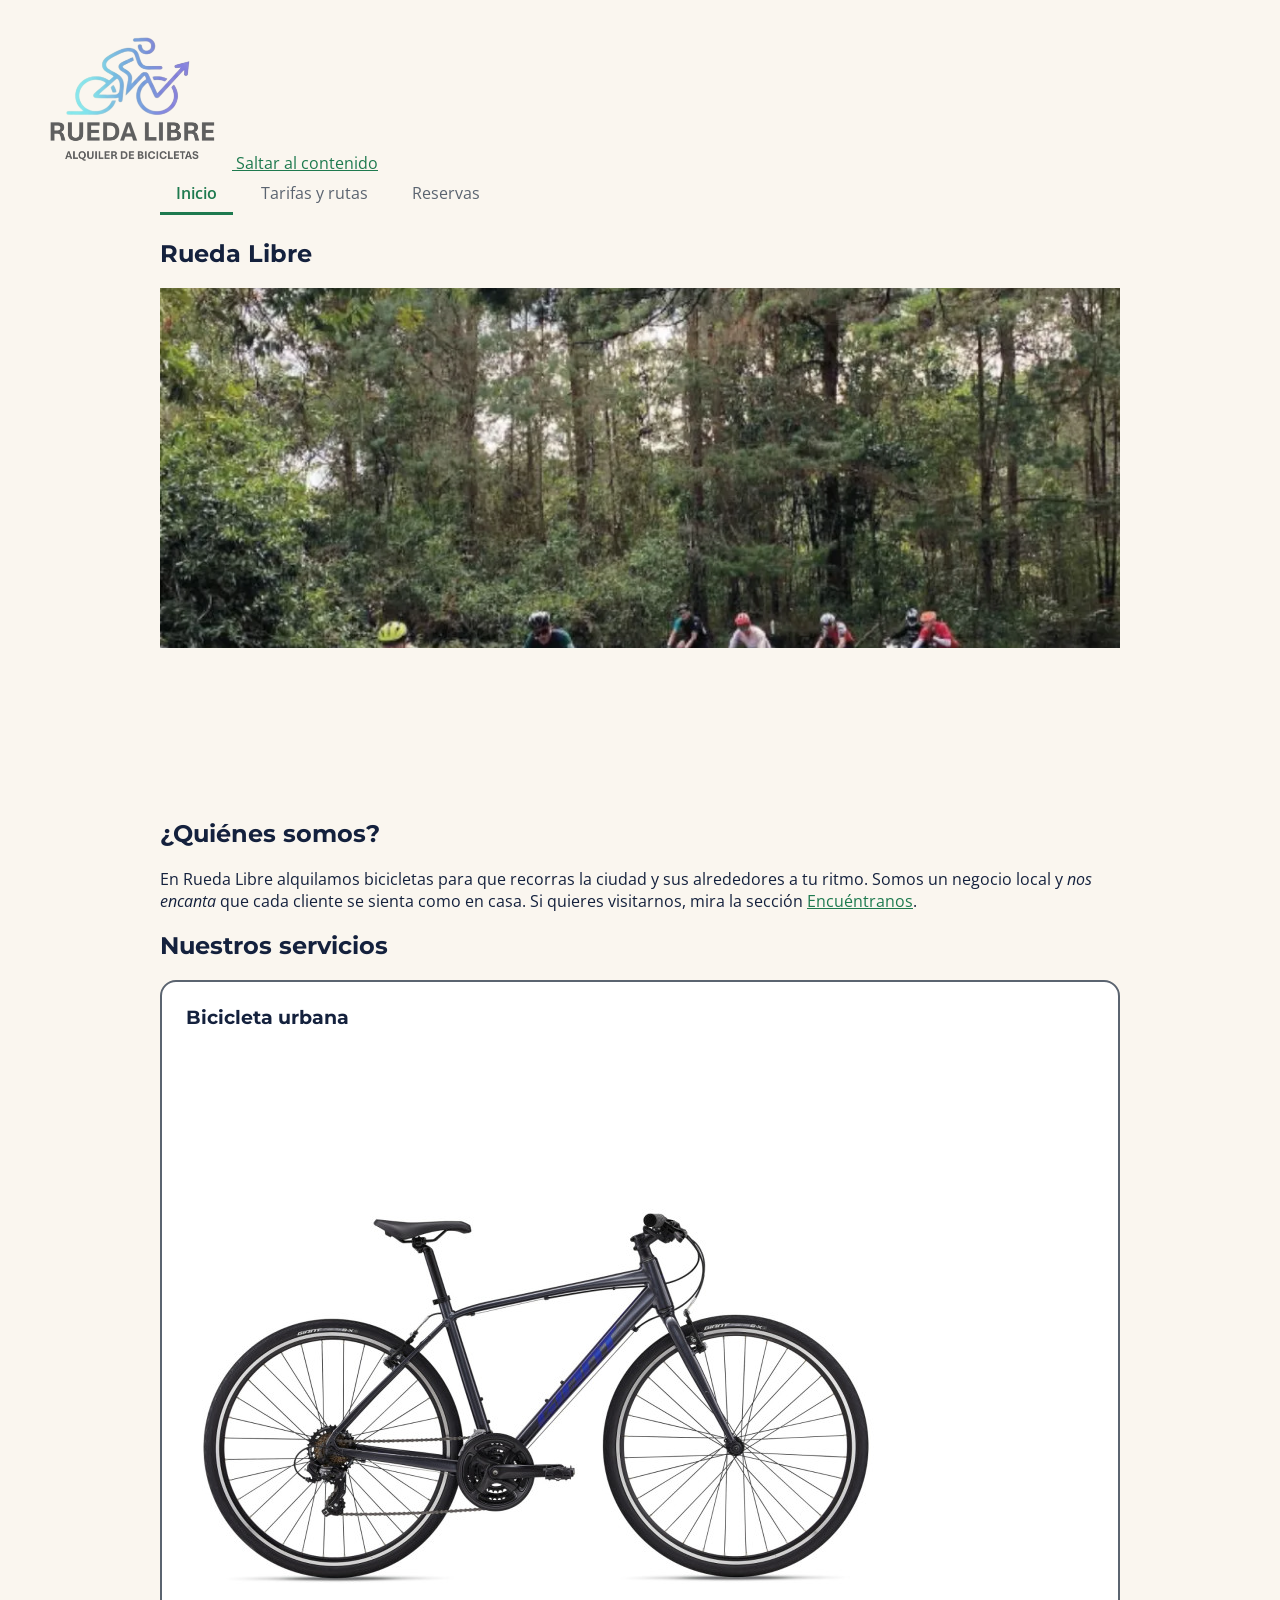
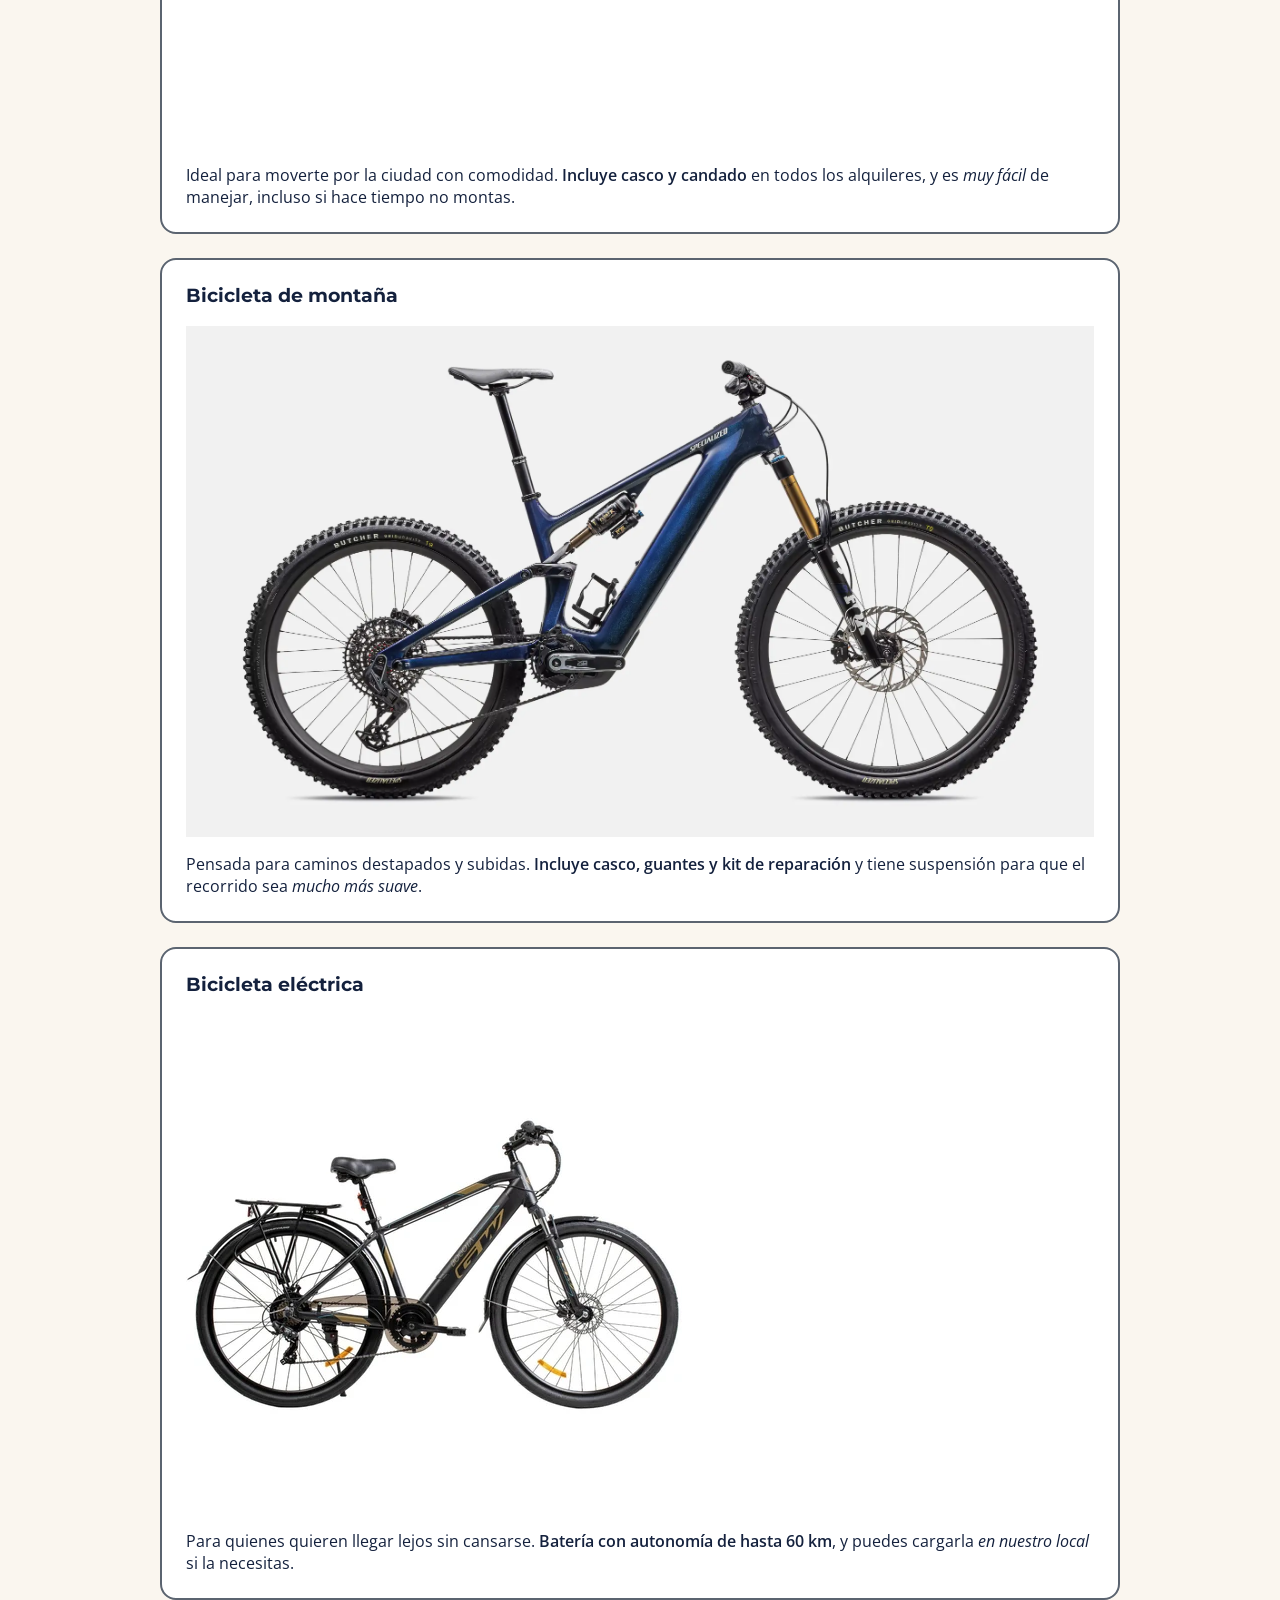
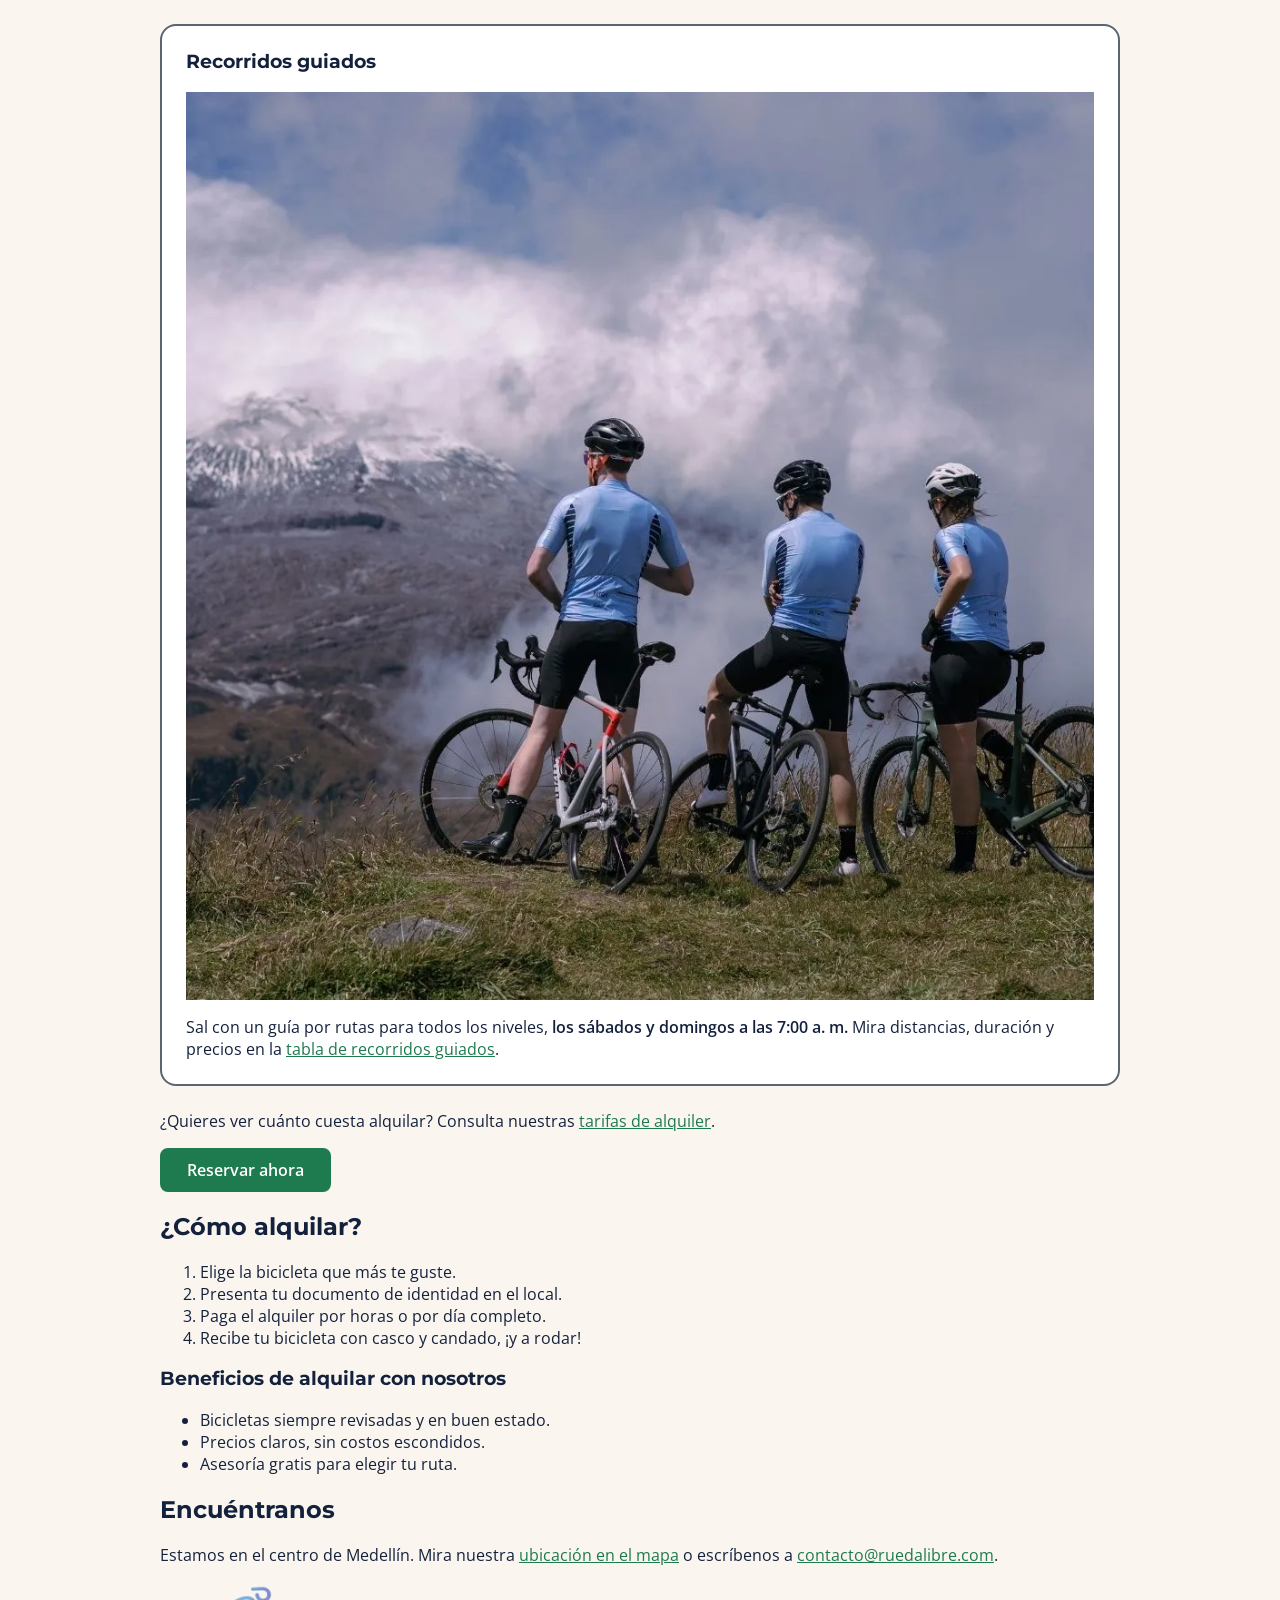
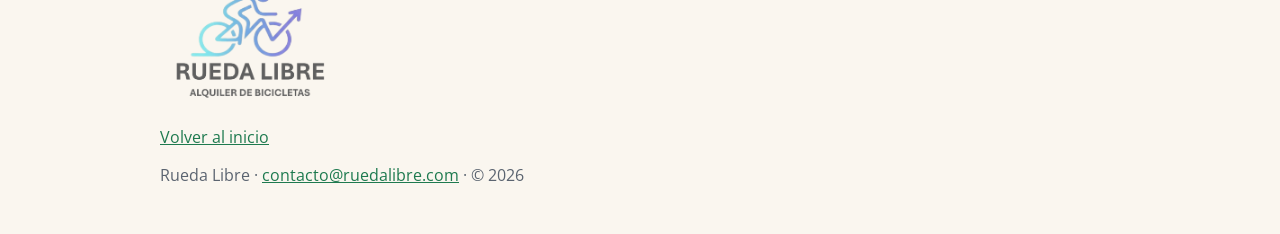
==== commit 8ef256b7: "fix: se arregla logo en nav y enlace de maps" ====
--- a/index.html
+++ b/index.html
@@ -108,8 +108,8 @@
         <h2 id="encuentranos">Encuéntranos</h2>
         <p>
             Estamos en el centro de Medellín. Mira nuestra
-            <a href="https://www.google.com/maps/search/?api=1&query=Medellin+Antioquia" target="_blank"
-                rel="noopener noreferrer">ubicación en el mapa (se abre en otra pestaña)</a>
+            <a href="https://www.google.com/maps/place/Riwi/@6.2191063,-75.5861898,17z/data=!3m1!4b1!4m6!3m5!1s0x8e44293f0e114eef:0x99610cdd44c7c081!8m2!3d6.219101!4d-75.5836149!16s%2Fg%2F11l2x8f5ch?entry=ttu&g_ep=EgoyMDI2MTExMC4wIKXMDSoASAFQAw%3D%3D" target="_blank"
+                rel="noopener noreferrer">ubicación en el mapa</a>
             o escríbenos a
             <a href="mailto:contacto@ruedalibre.com">contacto@ruedalibre.com</a>.
         </p>
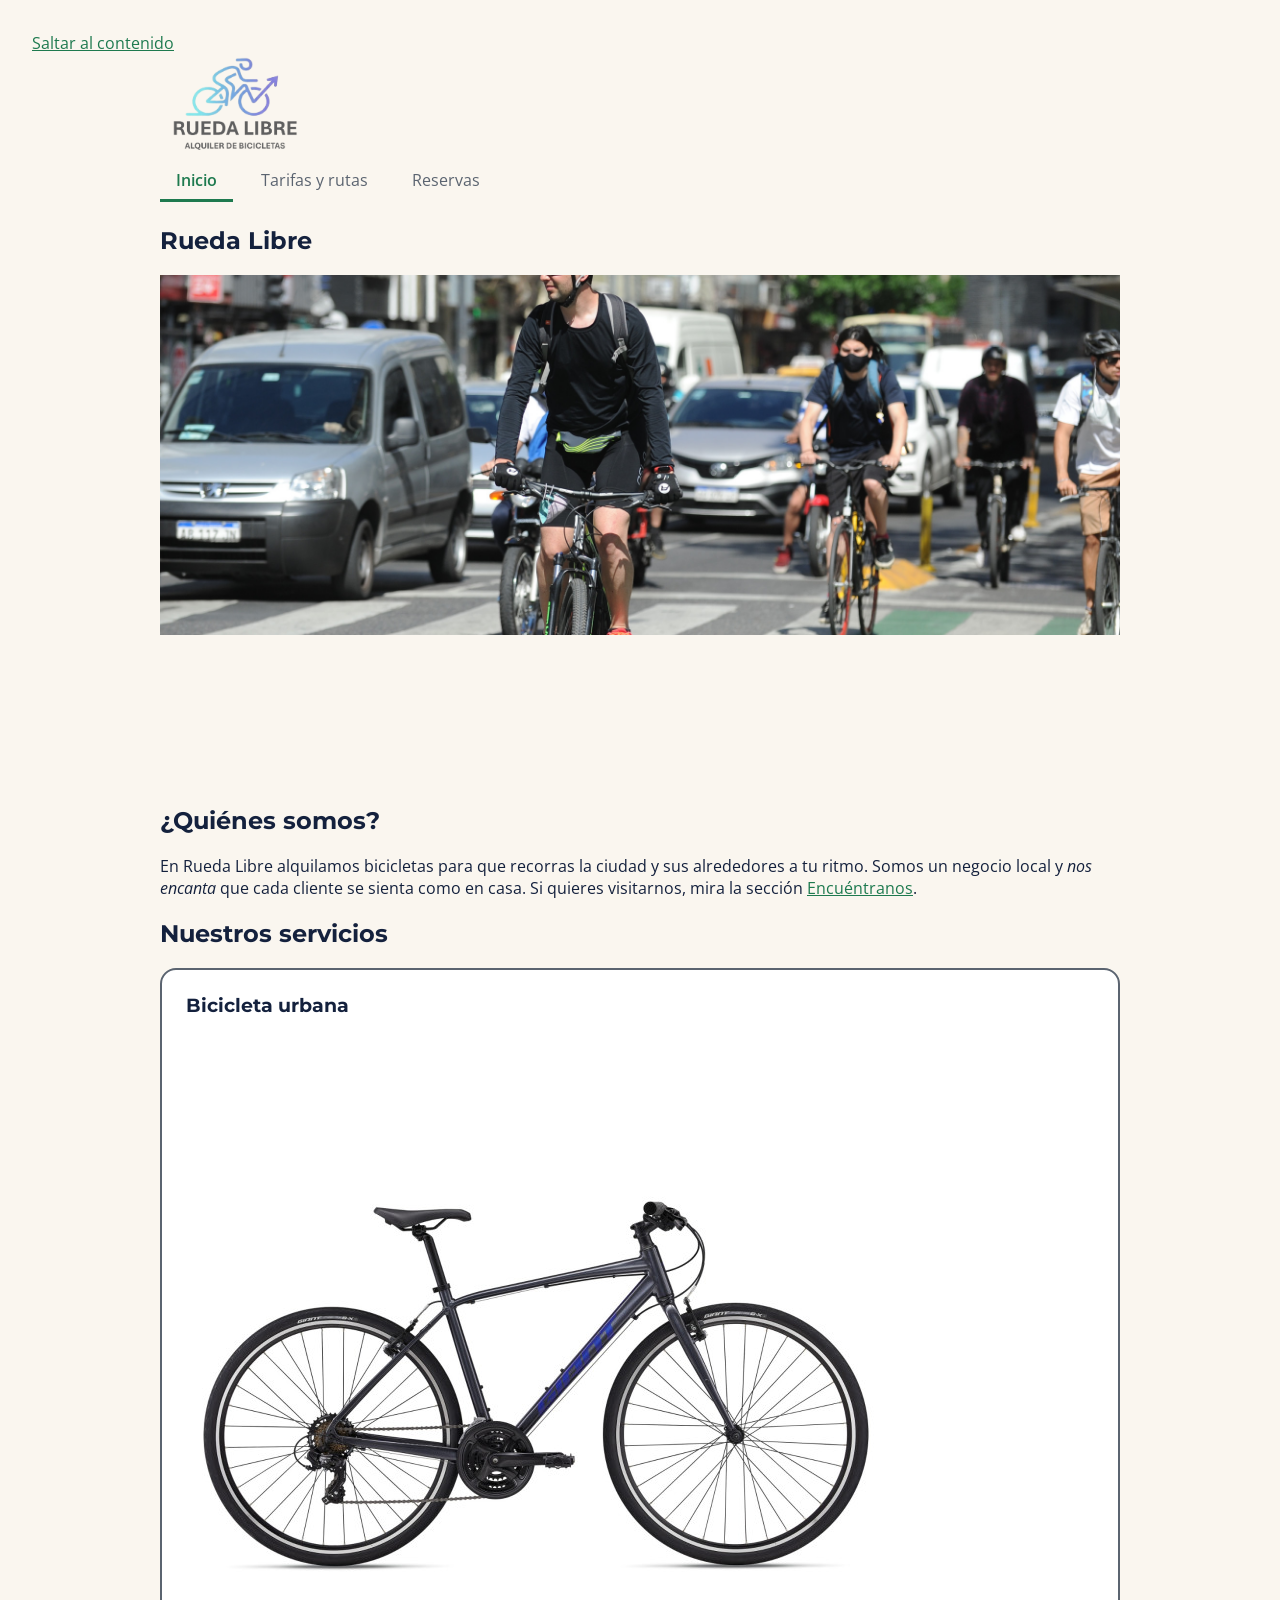
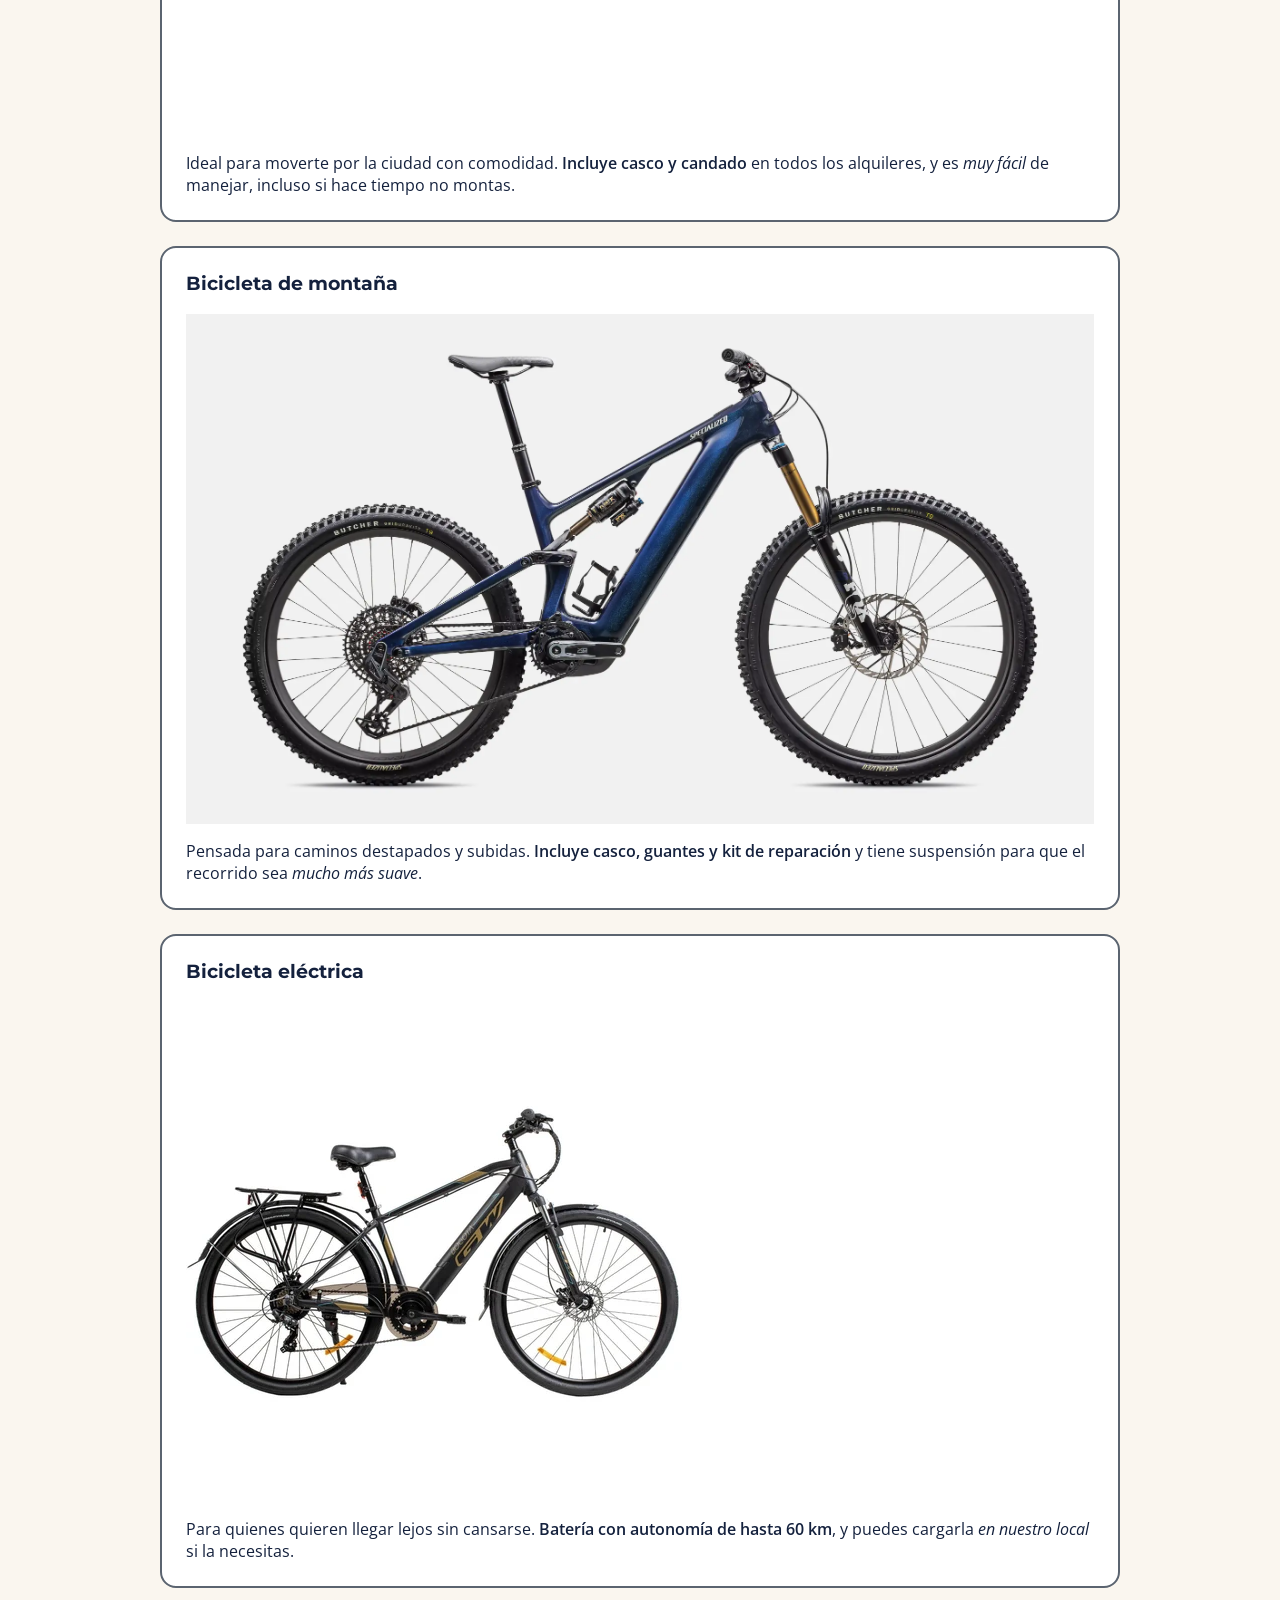
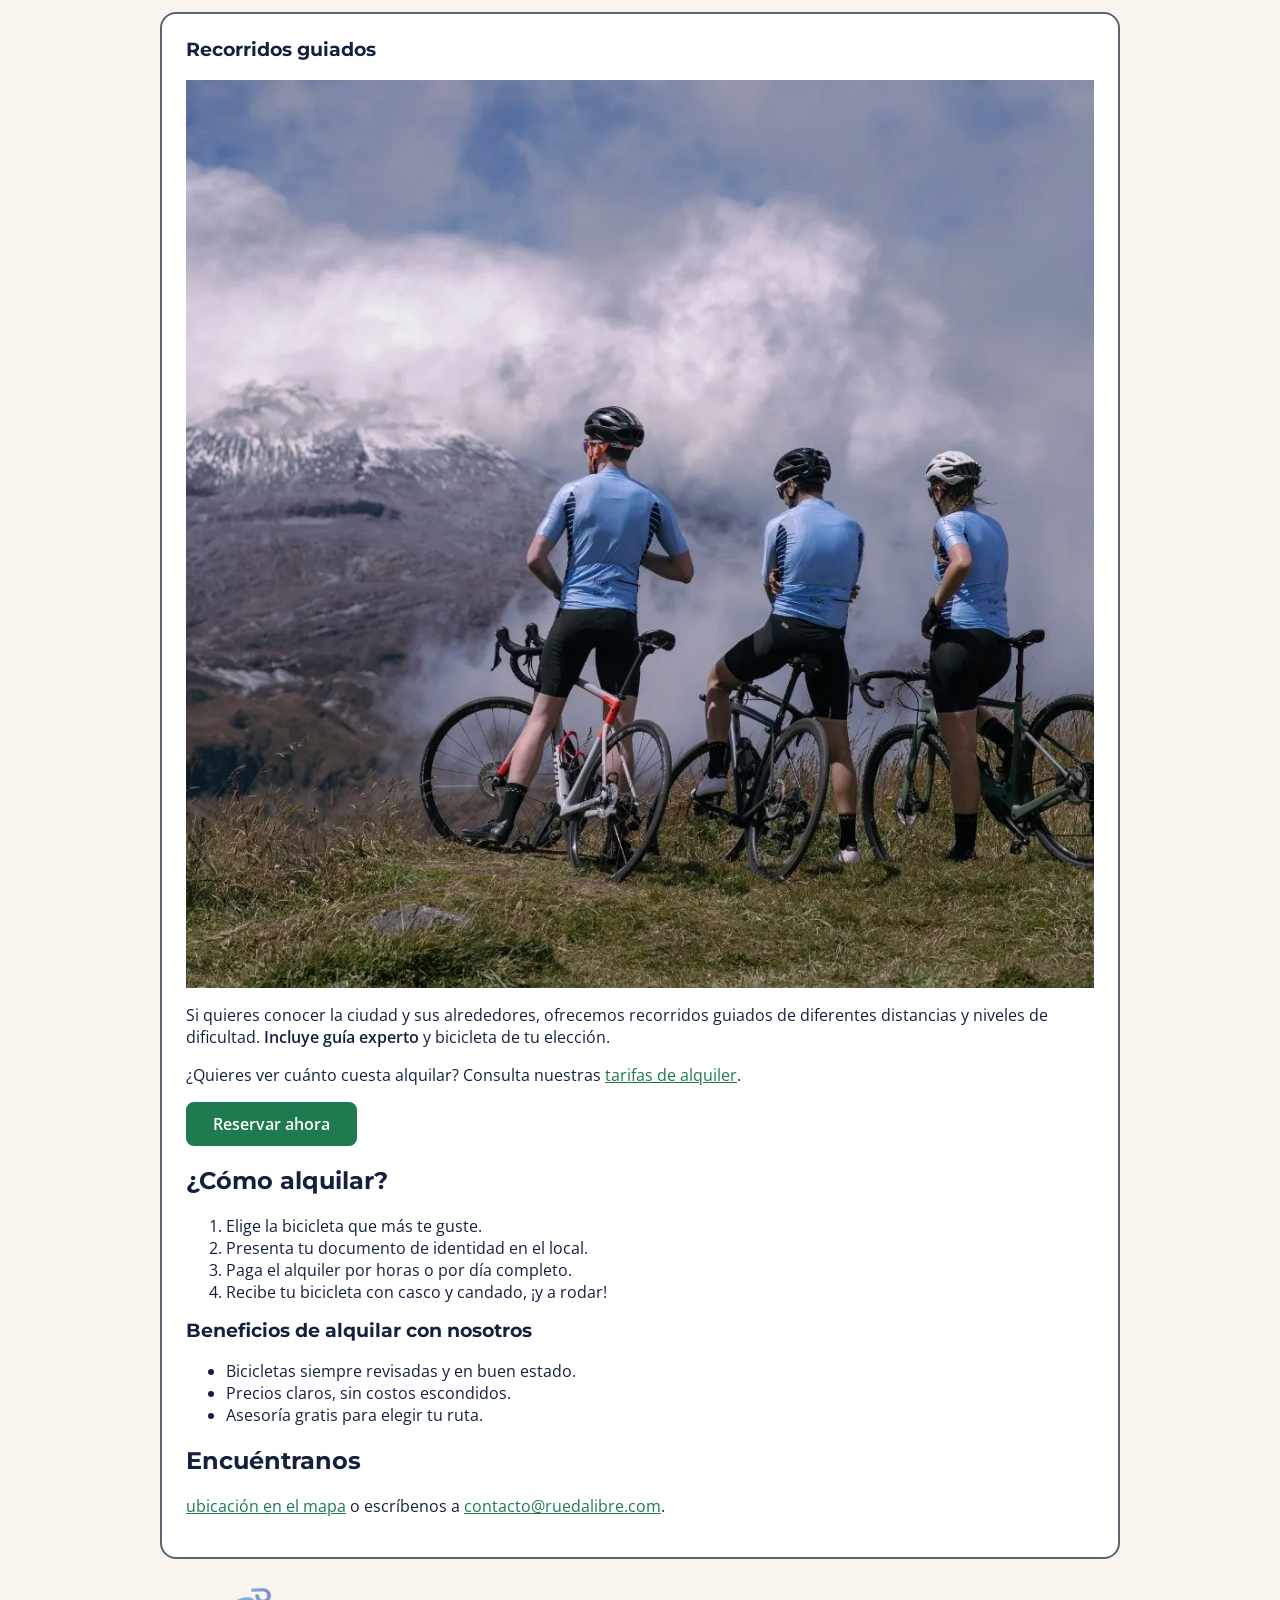
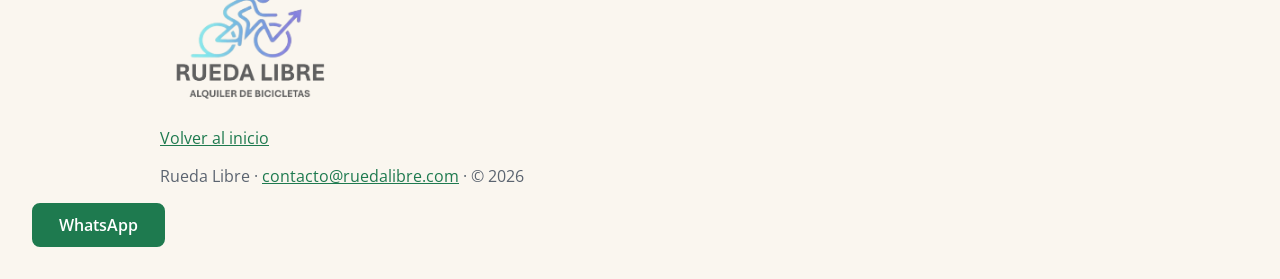
==== commit 85cba325: "feat: lanzamiento Rueda Libre V1.0" ====
--- a/index.html
+++ b/index.html
@@ -13,10 +13,12 @@
 </head>
 
 <body>
-    <a href="../index.html" aria-label="Rueda Libre, ir al inicio">
-        <img src="../img/LOGOPRINCIPAL.png" style="width: 200px;" alt="logo Rueda Libre">
-    </a>
+
     <a href="#contenido">Saltar al contenido</a>
+
+    <header>
+        <img src="img/LOGOPRINCIPAL.png" alt="Logo de Rueda Libre" width="150">
+    </header>
 
     <nav aria-label="Menú principal">
         <ul id="menu">
@@ -30,7 +32,7 @@
 
         <section class="portada">
             <h1>Rueda Libre</h1>
-            <img src="img/ciclistasenmontaña.jpg" alt="Grupo de ciclistas"
+            <img src="img/portada.jpg" alt="Grupo de ciclistas recorriendo una calle de la ciudad al atardecer"
                 width="600">
         </section>
 
@@ -76,51 +78,53 @@
             <h3>Recorridos guiados</h3>
             <img src="img/guiada.jpg" alt="Ciclistas en un recorrido guiado">
             <p>
-                Sal con un guía por rutas para todos los niveles, <strong>los sábados y domingos a las 7:00 a.
-                    m.</strong>
-                Mira distancias, duración y precios en la
-                <a href="paginas/tarifas.html#recorridos">tabla de recorridos guiados</a>.
+                Si quieres conocer la ciudad y sus alrededores, ofrecemos recorridos guiados
+                de diferentes distancias y niveles de dificultad. <strong>Incluye guía experto</strong>
+                y bicicleta de tu elección.
+
+            <p>
+                ¿Quieres ver cuánto cuesta alquilar? Consulta nuestras
+                <a href="paginas/tarifas.html">tarifas de alquiler</a>.
             </p>
-        </article>
 
-        <p>
-            ¿Quieres ver cuánto cuesta alquilar? Consulta nuestras
-            <a href="paginas/tarifas.html">tarifas de alquiler</a>.
-        </p>
+            <p><a href="paginas/reservas.html" class="boton">Reservar ahora</a></p>
 
-        <p><a href="paginas/reservas.html" class="boton">Reservar ahora</a></p>
+            <h2>¿Cómo alquilar?</h2>
+            <ol>
+                <li>Elige la bicicleta que más te guste.</li>
+                <li>Presenta tu documento de identidad en el local.</li>
+                <li>Paga el alquiler por horas o por día completo.</li>
+                <li>Recibe tu bicicleta con casco y candado, ¡y a rodar!</li>
+            </ol>
 
-        <h2>¿Cómo alquilar?</h2>
-        <ol>
-            <li>Elige la bicicleta que más te guste.</li>
-            <li>Presenta tu documento de identidad en el local.</li>
-            <li>Paga el alquiler por horas o por día completo.</li>
-            <li>Recibe tu bicicleta con casco y candado, ¡y a rodar!</li>
-        </ol>
+            <h3>Beneficios de alquilar con nosotros</h3>
+            <ul>
+                <li>Bicicletas siempre revisadas y en buen estado.</li>
+                <li>Precios claros, sin costos escondidos.</li>
+                <li>Asesoría gratis para elegir tu ruta.</li>
+            </ul>
 
-        <h3>Beneficios de alquilar con nosotros</h3>
-        <ul>
-            <li>Bicicletas siempre revisadas y en buen estado.</li>
-            <li>Precios claros, sin costos escondidos.</li>
-            <li>Asesoría gratis para elegir tu ruta.</li>
-        </ul>
+            <h2 id="encuentranos">Encuéntranos</h2>
 
-        <h2 id="encuentranos">Encuéntranos</h2>
-        <p>
-            Estamos en el centro de Medellín. Mira nuestra
-            <a href="https://www.google.com/maps/place/Riwi/@6.2191063,-75.5861898,17z/data=!3m1!4b1!4m6!3m5!1s0x8e44293f0e114eef:0x99610cdd44c7c081!8m2!3d6.219101!4d-75.5836149!16s%2Fg%2F11l2x8f5ch?entry=ttu&g_ep=EgoyMDI2MTExMC4wIKXMDSoASAFQAw%3D%3D" target="_blank"
-                rel="noopener noreferrer">ubicación en el mapa</a>
+            <a href="https://www.google.com/maps/place/Riwi/@6.2191063,-75.5861898,17z/data=!3m1!4b1!4m6!3m5!1s0x8e44293f0e114eef:0x99610cdd44c7c081!8m2!3d6.219101!4d-75.5836149!16s%2Fg%2F11l2x8f5ch?entry=ttu&g_ep=EgoyMDI2MTExMC4wIKXMDSoASAFQAw%3D%3D"
+                target="_blank" rel="noopener noreferrer">ubicación en el mapa</a>
             o escríbenos a
             <a href="mailto:contacto@ruedalibre.com">contacto@ruedalibre.com</a>.
-        </p>
+            </p>
 
     </main>
+
 
     <footer>
         <img src="../img/LOGOPRINCIPAL.png" style="width: 180px;">
         <p><a href="../index.html">Volver al inicio</a></p>
         <p>Rueda Libre · <a href="mailto:contacto@ruedalibre.com">contacto@ruedalibre.com</a> · © 2026</p>
     </footer>
+
+
+    <a href="https://wa.me/573000000000" class="boton whatsapp" target="_blank" rel="noopener noreferrer"
+        aria-label="WhatsApp (se abre en otra pestaña)">WhatsApp</a>
+
 </body>
 
 </html>
